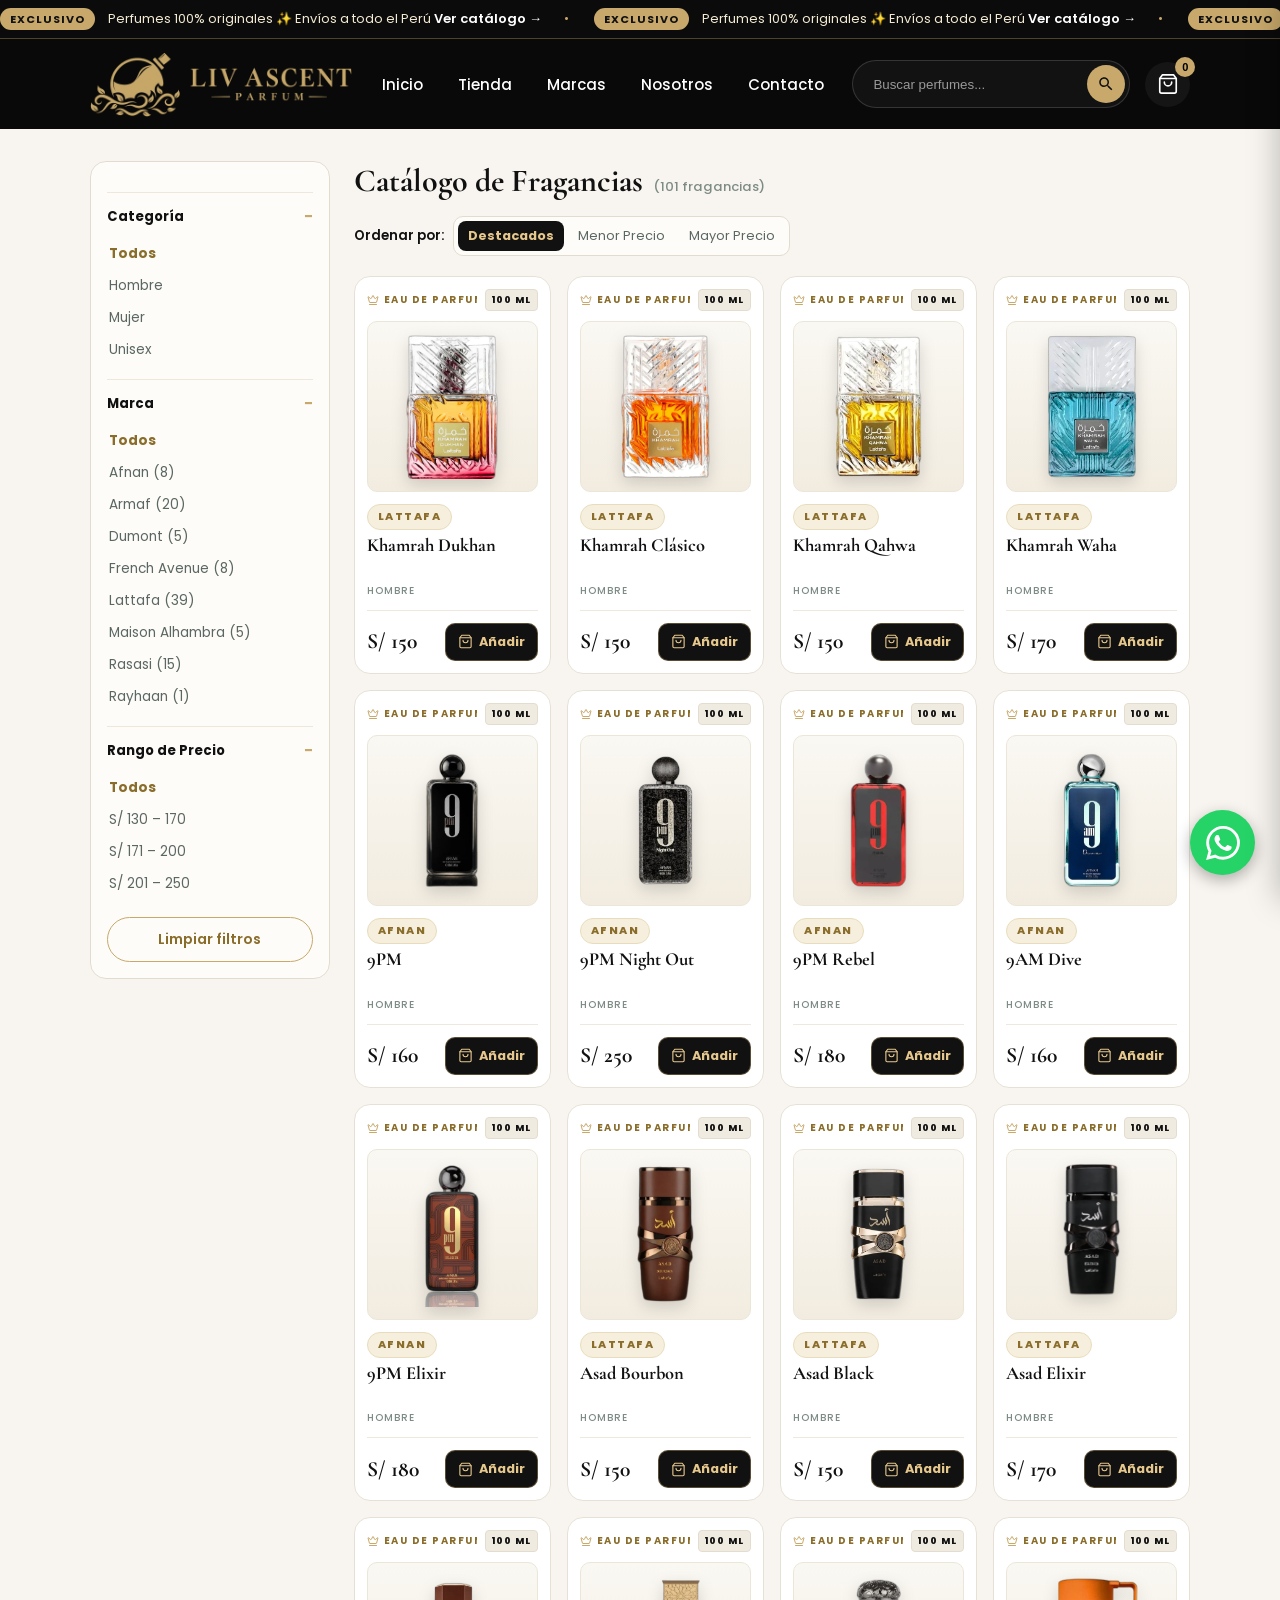
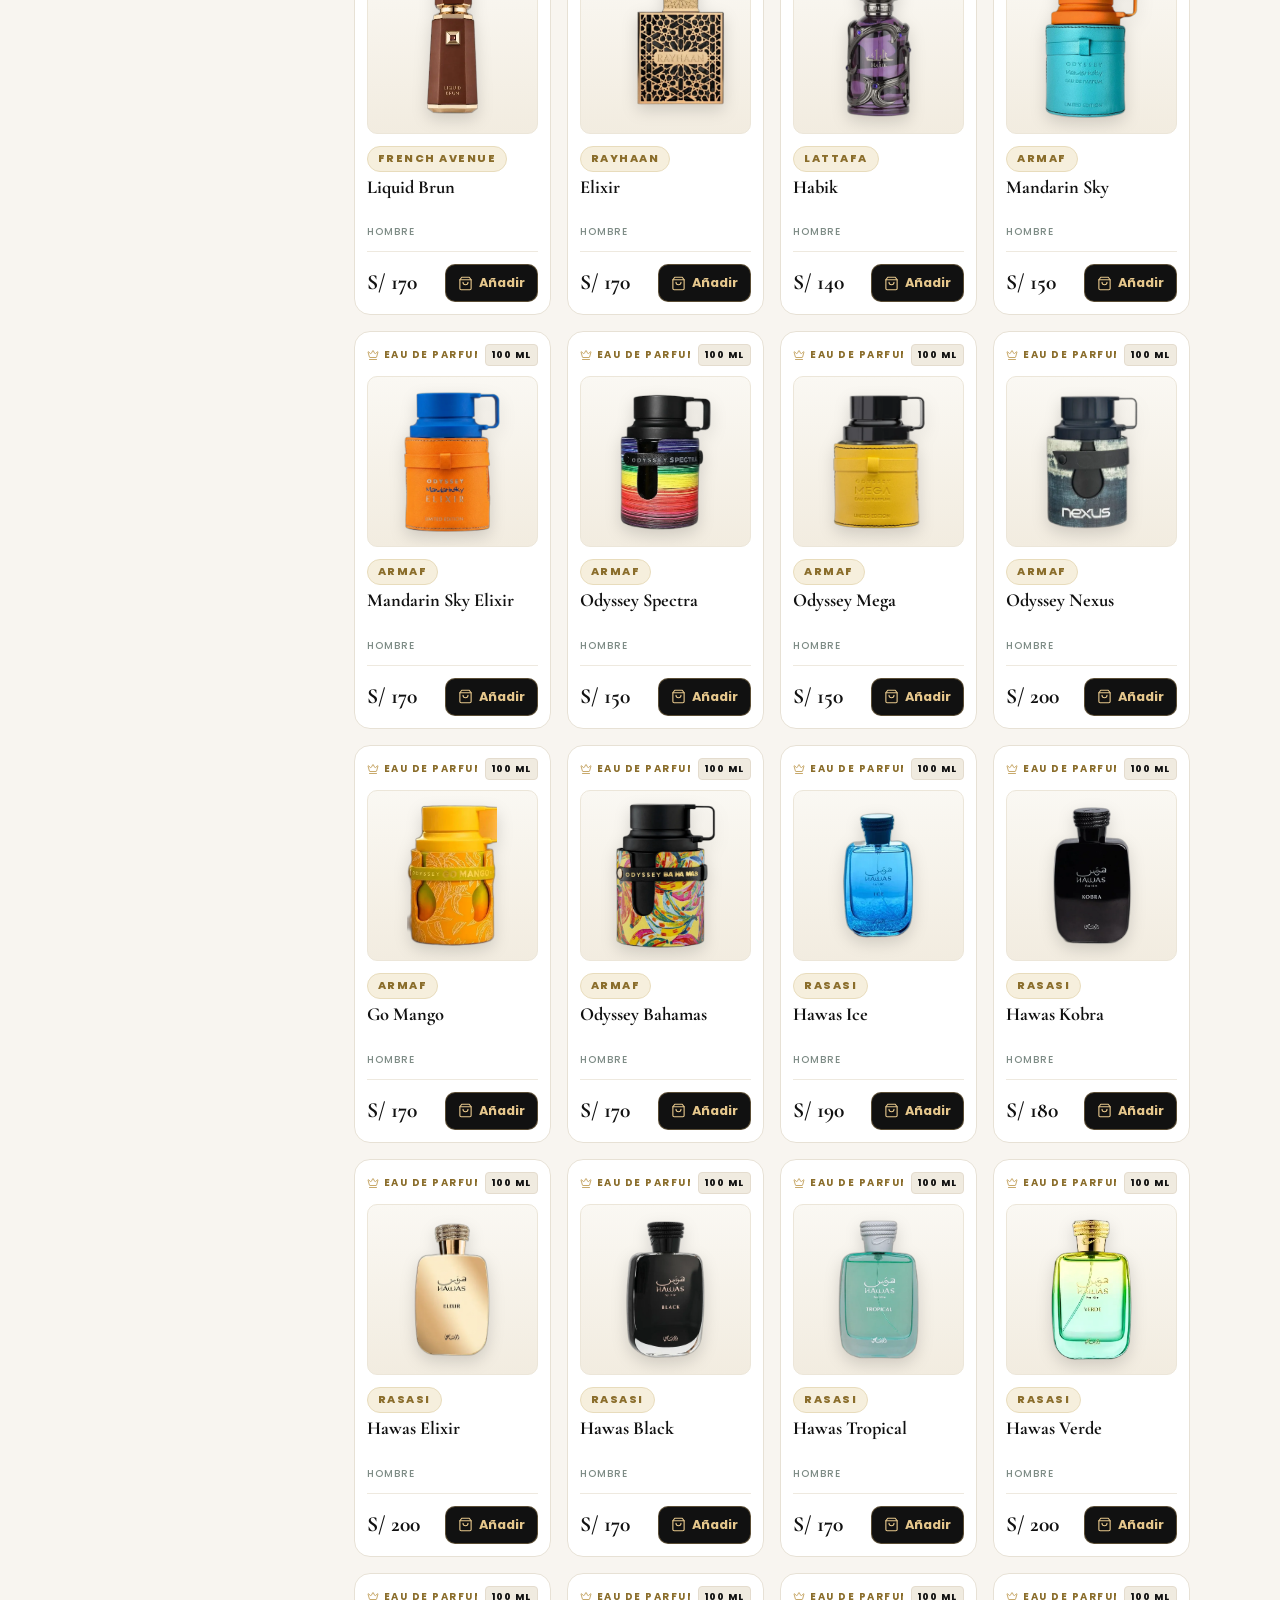
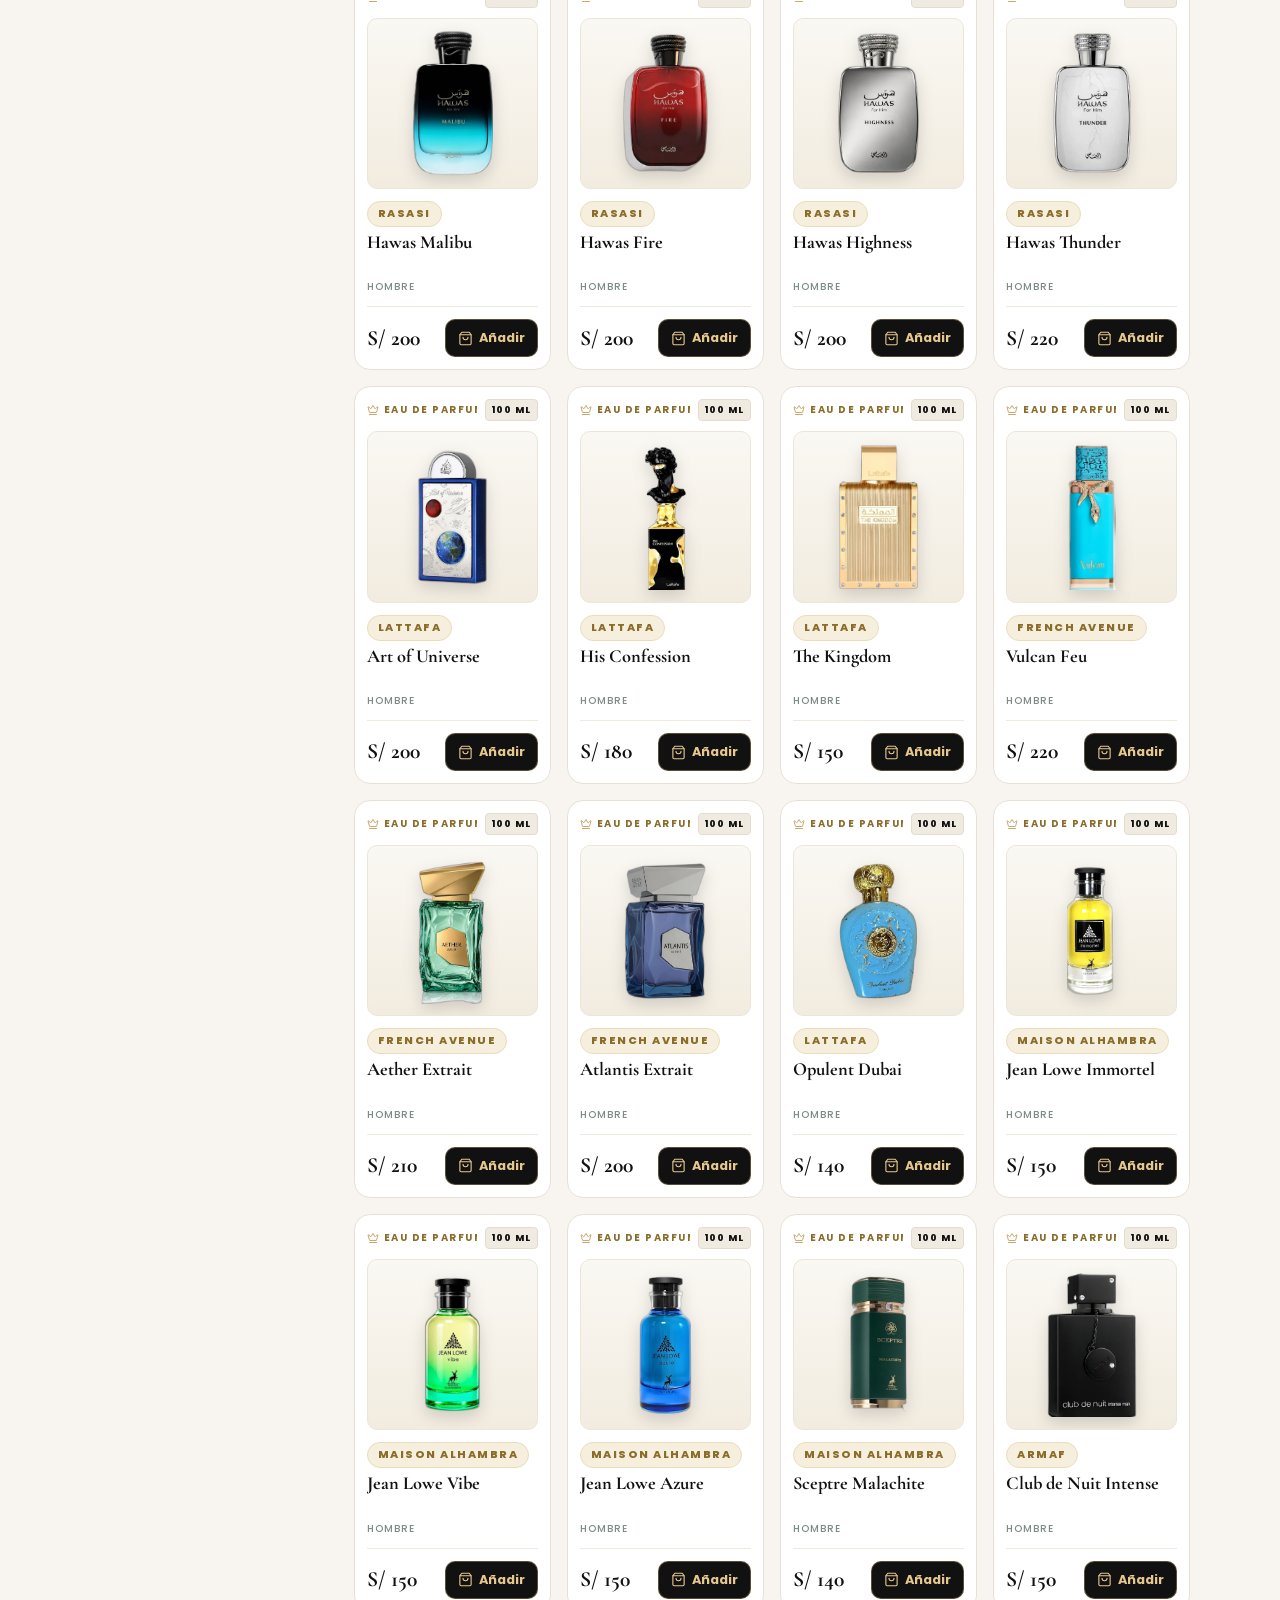
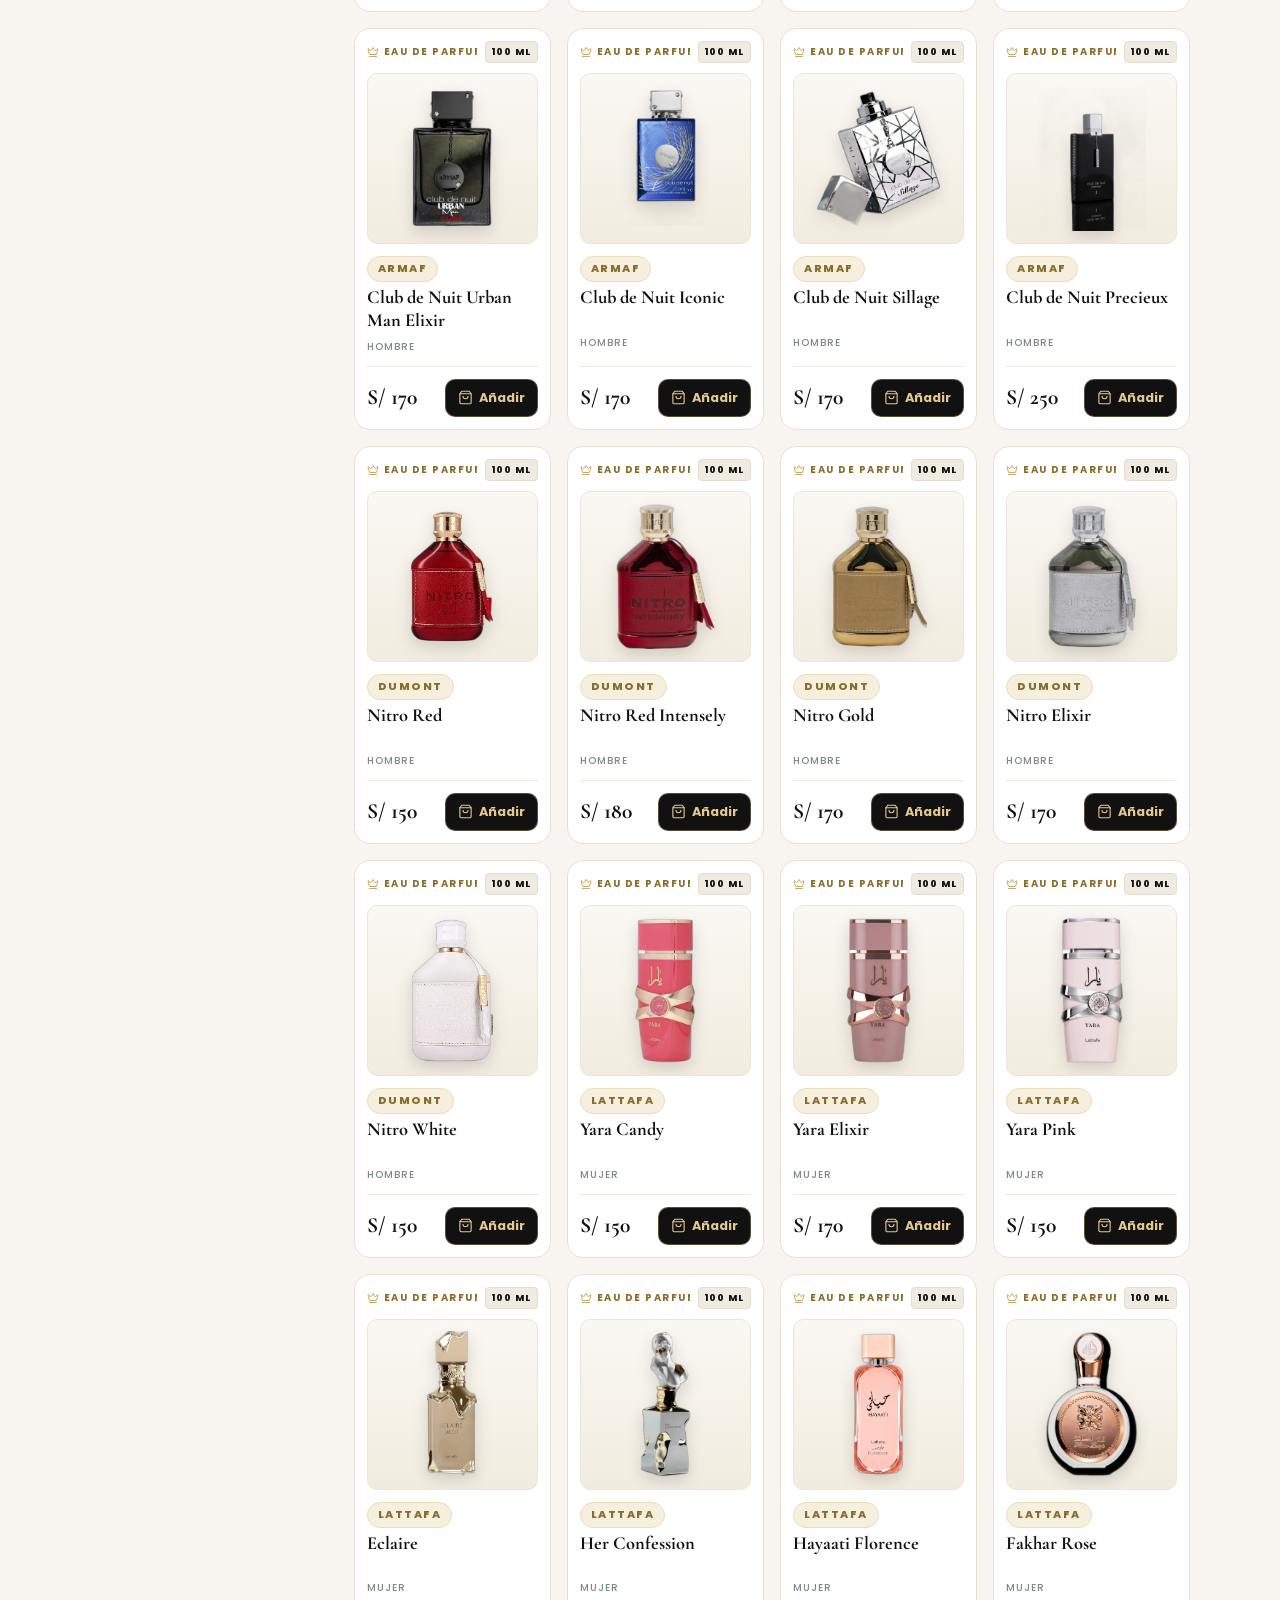
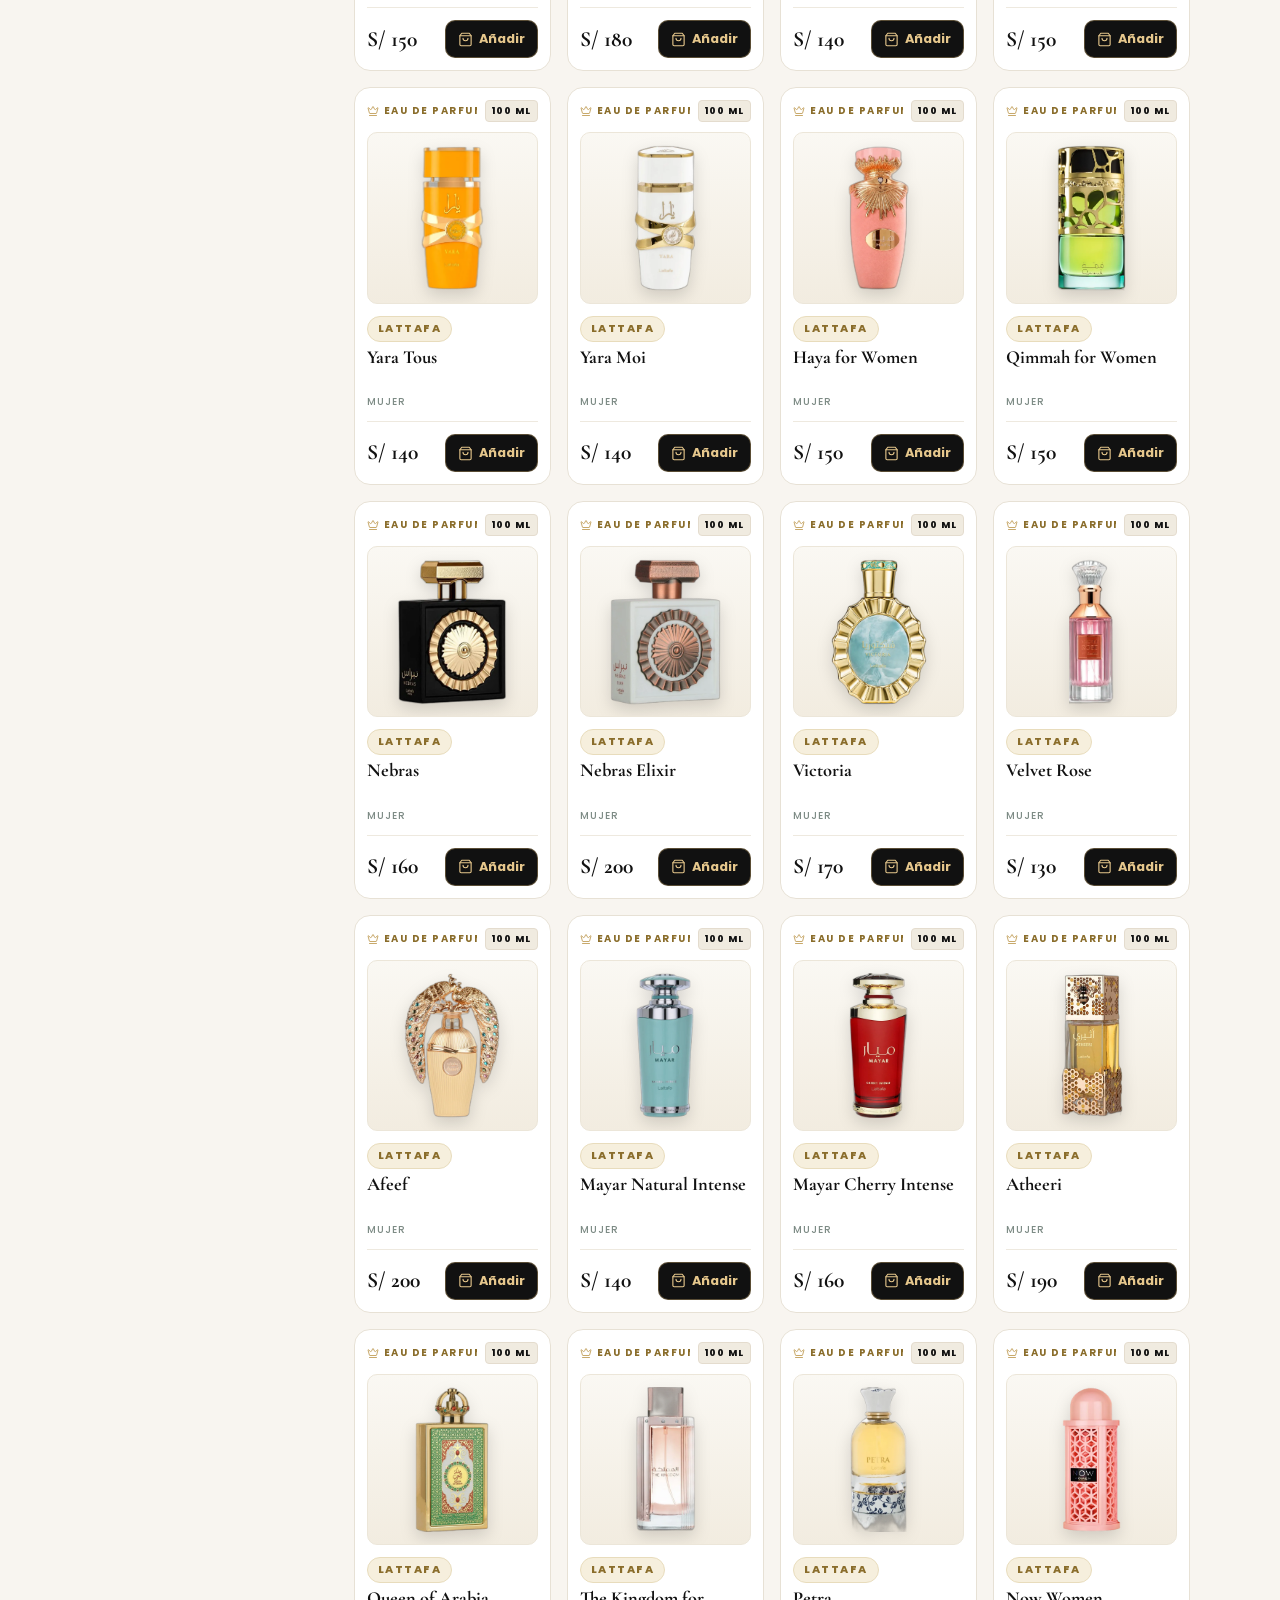
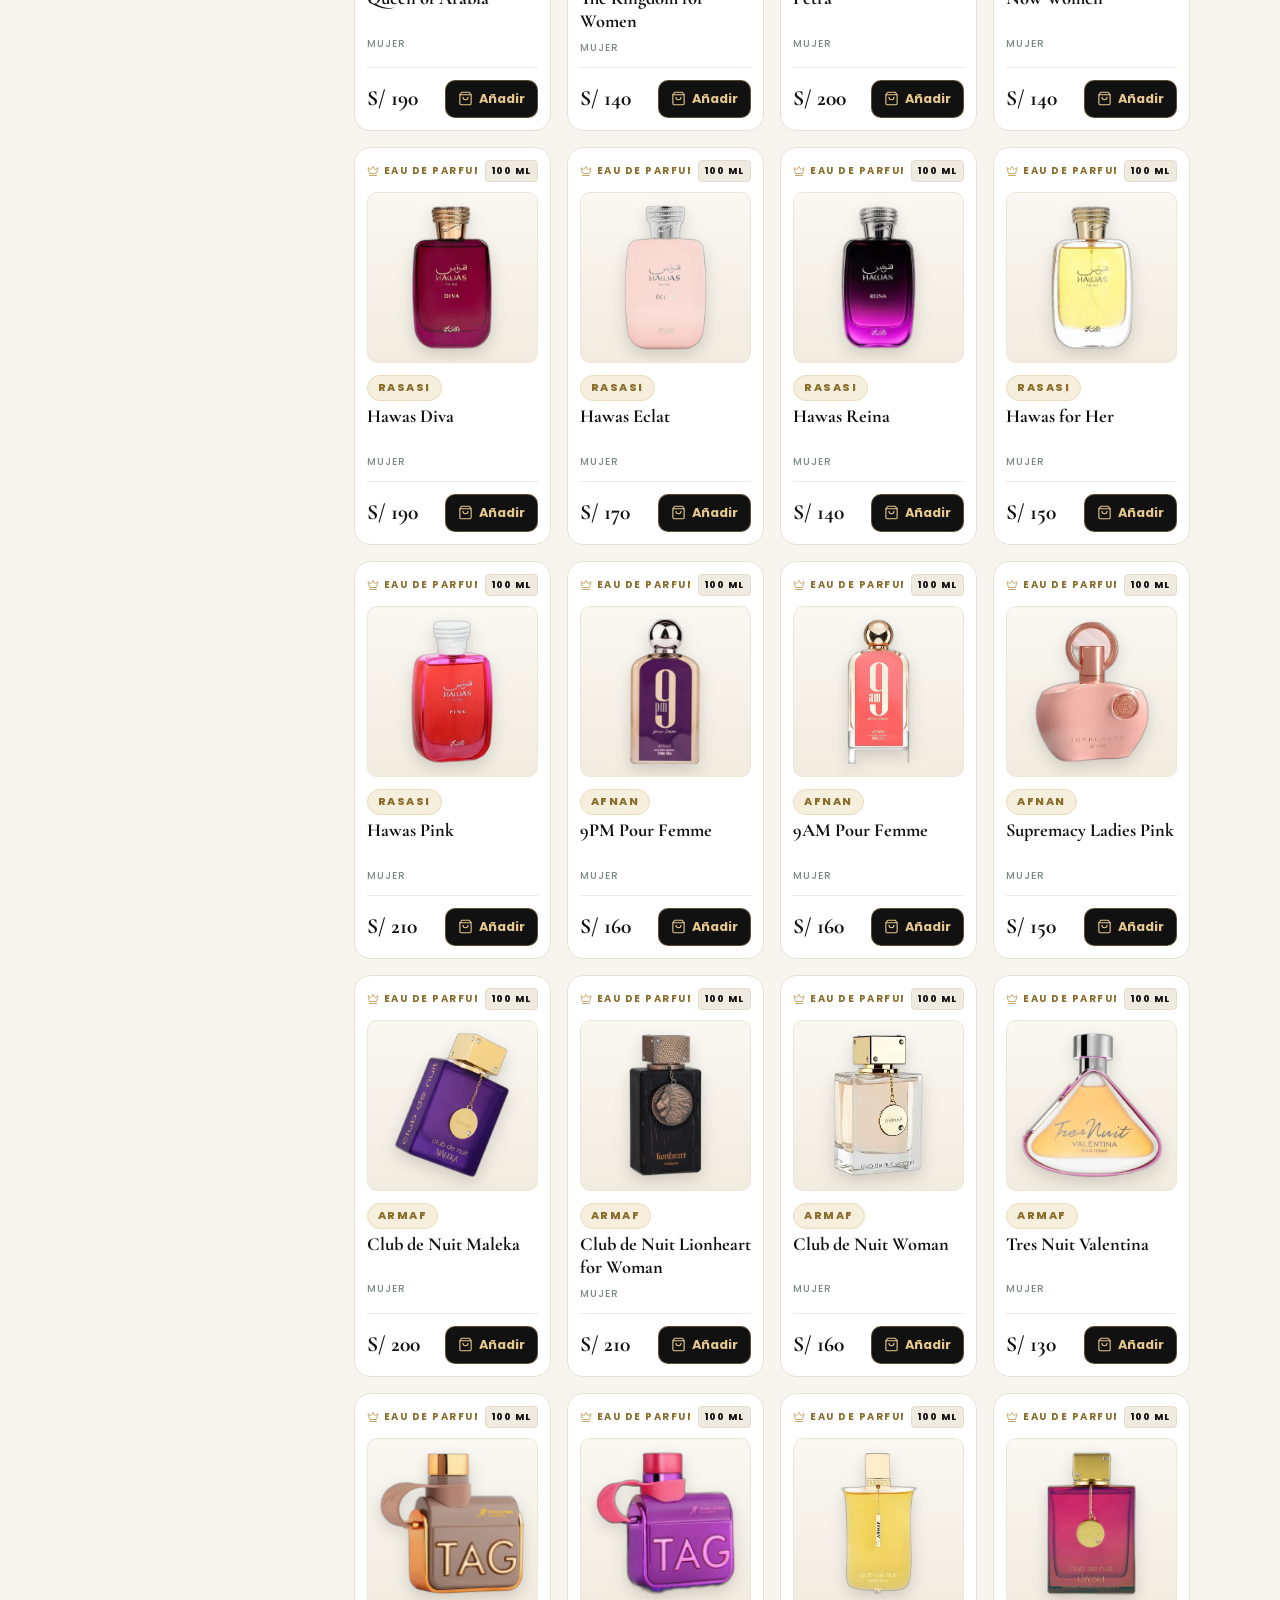
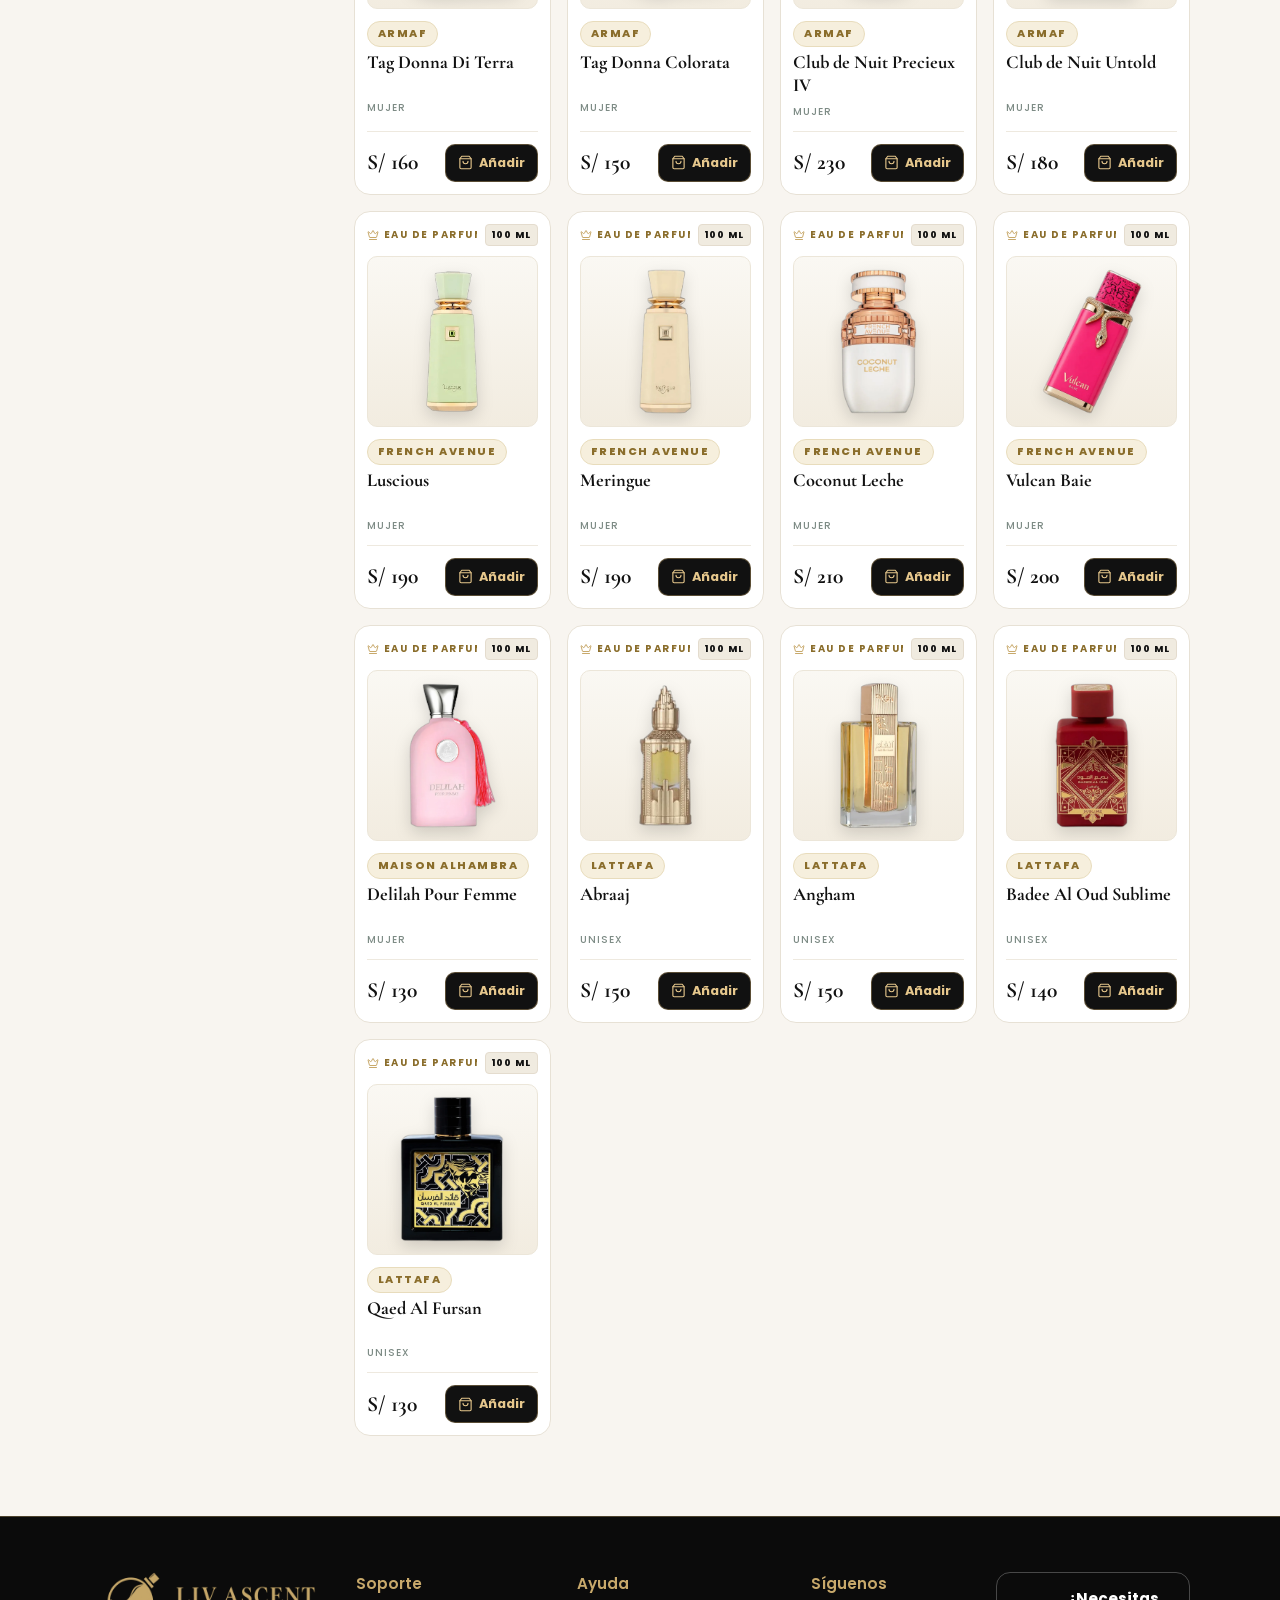
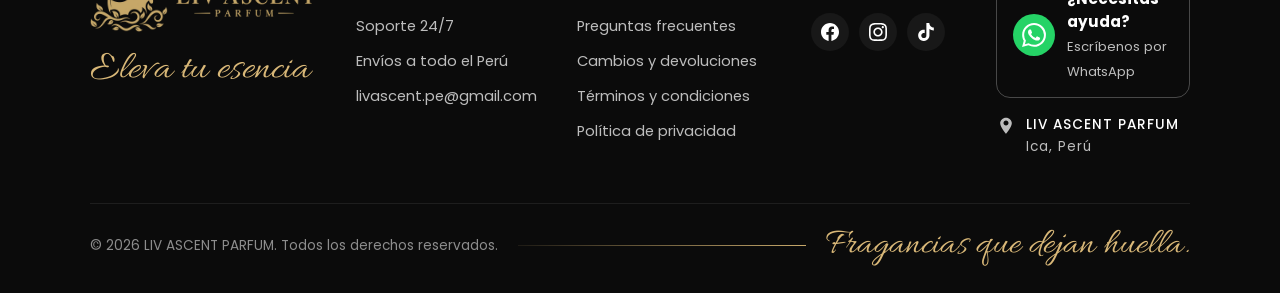
==== catalogo.html @ 1ec008ed "Publish site files from preview-netlify.zip" ====
<!DOCTYPE html>
<html lang="es">

<head>

    <meta charset="UTF-8">
    <meta name="viewport" content="width=device-width, initial-scale=1.0">

    <title>Catálogo — LIV ASCENT PARFUM</title>
    <link rel="icon" type="image/png" href="assets/logo/favicon.png">

    <!-- Fonts -->
    <link href="https://fonts.googleapis.com/css2?family=Cormorant+Garamond:wght@400;500;600;700&family=Allura&family=Great+Vibes&family=Poppins:wght@300;400;500;600&display=swap"
        rel="stylesheet">


    <!-- CSS -->
    <link rel="stylesheet" href="css/style.css">
    <link rel="stylesheet" href="css/header.css">
    <link rel="stylesheet" href="css/carousel.css">
    <link rel="stylesheet" href="css/categories.css">
    <link rel="stylesheet" href="css/products.css">
    <link rel="stylesheet" href="css/reviews.css">
    <link rel="stylesheet" href="css/banners.css">
    <link rel="stylesheet" href="css/footer.css">
    <link rel="stylesheet" href="css/cart.css">
    <link rel="stylesheet" href="css/catalogo.css">

</head>

<body>

<!-- TOP BAR -->

<div class="top-sticky">
<div class="announce-bar">
    <div class="announce-track">
        <span class="announce-item"><span class="announce-pill">EXCLUSIVO</span> Perfumes 100% originales ✨ Envíos a todo el Perú <a href="#catalogo">Ver catálogo →</a><span class="announce-sep">•</span> <span class="announce-pill">EXCLUSIVO</span> Perfumes 100% originales ✨ Envíos a todo el Perú <a href="#catalogo">Ver catálogo →</a><span class="announce-sep">•</span> <span class="announce-pill">EXCLUSIVO</span> Perfumes 100% originales ✨ Envíos a todo el Perú <a href="#catalogo">Ver catálogo →</a><span class="announce-sep">•</span></span>
        <span class="announce-item"><span class="announce-pill">EXCLUSIVO</span> Perfumes 100% originales ✨ Envíos a todo el Perú <a href="#catalogo">Ver catálogo →</a><span class="announce-sep">•</span> <span class="announce-pill">EXCLUSIVO</span> Perfumes 100% originales ✨ Envíos a todo el Perú <a href="#catalogo">Ver catálogo →</a><span class="announce-sep">•</span> <span class="announce-pill">EXCLUSIVO</span> Perfumes 100% originales ✨ Envíos a todo el Perú <a href="#catalogo">Ver catálogo →</a><span class="announce-sep">•</span></span>
    </div>
</div>

<!-- HEADER -->

<header>

    <button class="menu-btn" id="menu-btn" type="button" aria-label="Abrir menú">☰ <span>MENÚ</span></button>

    <div class="logo">

        <a href="./" aria-label="Ir al inicio"><img src="assets/logo/logo-lockup.webp"
             alt="LIV ASCENT PARFUM"></a>

    </div>

    <nav>

        <a href="./">Inicio</a>
        <a href="catalogo">Tienda</a>
        <a href="./#marcas">Marcas</a>
        <a href="nosotros">Nosotros</a>
        <a href="https://wa.me/51936751504" target="_blank" rel="noopener">Contacto</a>

    </nav>

    <div class="header-actions">

    <div class="search-box">

        <input
            type="text"
            placeholder="Buscar perfumes...">
        <button class="search-btn" id="search-btn" type="button" aria-label="Buscar"><svg viewBox="0 0 24 24" aria-hidden="true"><path d="M15.5 14h-.79l-.28-.27C15.41 12.59 16 11.11 16 9.5 16 5.91 13.09 3 9.5 3S3 5.91 3 9.5 5.91 16 9.5 16c1.61 0 3.09-.59 4.23-1.57l.27.28v.79l5 4.99L20.49 19l-4.99-5zm-6 0C7.01 14 5 11.99 5 9.5S7.01 5 9.5 5 14 7.01 14 9.5 11.99 14 9.5 14z"/></svg></button>

    </div>

        <button class="icon-btn cart-btn" id="cart-open-btn" type="button" aria-label="Ver carrito">

            <svg viewBox="0 0 24 24" fill="none" stroke="currentColor" stroke-width="1.8" stroke-linecap="round" stroke-linejoin="round" aria-hidden="true"><path d="M6 2 3 6v14a2 2 0 0 0 2 2h14a2 2 0 0 0 2-2V6l-3-4z"/><line x1="3" y1="6" x2="21" y2="6"/><path d="M16 10a4 4 0 0 1-8 0"/></svg>

            <span id="cart-count">
                0
            </span>

        </button>

    </div>

</header>
</div>



<!-- DRAWER MENÚ MÓVIL -->

<div class="drawer-overlay" id="drawer-overlay"></div>
<aside class="drawer" id="drawer" aria-label="Menú">
    <div class="drawer-head">
        <img src="assets/logo/logo-lockup.webp" alt="Liv Ascent Parfum">
        <button class="drawer-close" id="drawer-close-btn" type="button" aria-label="Cerrar menú">✖</button>
    </div>
    <nav class="drawer-nav">
        <a href="./" onclick="closeDrawer()">Inicio</a>
        <a href="catalogo" onclick="closeDrawer()">Tienda</a>
        <a href="./#marcas" onclick="closeDrawer()">Marcas</a>
        <a href="nosotros" onclick="closeDrawer()">Nosotros</a>
        <a href="https://wa.me/51936751504" target="_blank" rel="noopener" onclick="closeDrawer()">Contacto</a>
    </nav>
    <div class="drawer-section">
        <h4>Ayuda</h4>
        <a href="preguntas-frecuentes">Preguntas frecuentes</a>
        <a href="envios-devoluciones">Cambios y devoluciones</a>
        <a href="terminos-condiciones">Términos y condiciones</a>
        <a href="politica-privacidad">Política de privacidad</a>
    </div>
    <p class="drawer-foot">Liv Ascent Parfum • Ica, Perú</p>
</aside>


<main class="catalog-page" id="catalogo">

<div class="catalog-layout">

<aside class="catalog-sidebar" id="catalog-sidebar" aria-label="Filtros del catálogo">
<div class="sidebar-head">
<span class="sidebar-title">Filtros</span>
<button class="sidebar-close" id="sidebar-close-btn" type="button" aria-label="Cerrar filtros">✖</button>
</div>
<div class="filter-group">
<button class="filter-group-head" type="button"><span>Categoría</span><span class="group-icon">−</span></button>
<div class="filter-options" id="category-options">
<button class="filter-option active" data-value="todos" type="button">Todos</button>
<button class="filter-option" data-value="Hombre" type="button">Hombre</button>
<button class="filter-option" data-value="Mujer" type="button">Mujer</button>
<button class="filter-option" data-value="Unisex" type="button">Unisex</button>
</div>
</div>
<div class="filter-group">
<button class="filter-group-head" type="button"><span>Marca</span><span class="group-icon">−</span></button>
<div class="filter-options" id="brand-options"></div>
</div>
<div class="filter-group">
<button class="filter-group-head" type="button"><span>Rango de Precio</span><span class="group-icon">−</span></button>
<div class="filter-options" id="price-options">
<button class="filter-option active" data-value="todos" type="button">Todos</button>
<button class="filter-option" data-value="130-170" type="button">S/ 130 – 170</button>
<button class="filter-option" data-value="171-200" type="button">S/ 171 – 200</button>
<button class="filter-option" data-value="201-250" type="button">S/ 201 – 250</button>
</div>
</div>
<button class="clear-filters" id="clear-filters" type="button">Limpiar filtros</button>
</aside>
<div class="catalog-sidebar-overlay" id="catalog-sidebar-overlay"></div>

<div class="catalog-main">

<div class="catalog-title-row">
<div class="catalog-title">
<h1>Catálogo de Fragancias</h1>
<span class="catalog-title-count" id="catalog-count">(55 fragancias)</span>
</div>
<div class="catalog-sort">
<span>Ordenar por:</span>
<div class="sort-segmented" id="sort-segmented">
<button class="sort-btn active" data-sort="destacados" type="button">Destacados</button>
<button class="sort-btn" data-sort="precio-asc" type="button">Menor Precio</button>
<button class="sort-btn" data-sort="precio-desc" type="button">Mayor Precio</button>
</div>
<div class="sort-dropdown" id="sort-dropdown">
<button class="sort-dropdown-btn" id="sort-dropdown-btn" type="button" aria-haspopup="true" aria-expanded="false">
<svg class="sort-burger" viewBox="0 0 24 24" fill="none" stroke="currentColor" stroke-width="2" stroke-linecap="round" aria-hidden="true"><line x1="3" y1="6" x2="21" y2="6"/><line x1="3" y1="12" x2="21" y2="12"/><line x1="3" y1="18" x2="21" y2="18"/></svg>
<span>Ordenar: <strong id="sort-dropdown-label">Destacados</strong></span>
<svg class="sort-chevron" viewBox="0 0 24 24" fill="none" stroke="currentColor" stroke-width="2" stroke-linecap="round" stroke-linejoin="round" aria-hidden="true"><polyline points="6 9 12 15 18 9"/></svg>
</button>
<div class="sort-dropdown-menu" id="sort-dropdown-menu">
<button class="sort-dropdown-option active" data-sort="destacados" type="button">Destacados</button>
<button class="sort-dropdown-option" data-sort="precio-asc" type="button">Menor Precio</button>
<button class="sort-dropdown-option" data-sort="precio-desc" type="button">Mayor Precio</button>
</div>
</div>
</div>
</div>

<button class="catalog-filters-btn" id="catalog-filters-btn" type="button"><svg viewBox="0 0 24 24" fill="currentColor" aria-hidden="true"><polygon points="22 3 2 3 10 12.46 10 19 14 21 14 12.46 22 3"/></svg> Filtros</button>

<div class="catalog-grid" id="catalog-grid"></div>

<div class="catalog-empty" id="catalog-empty" hidden>
<p class="catalog-empty-title">No encontramos perfumes con esos filtros.</p>
<p class="catalog-empty-sub">Prueba con otra marca, categoría o precio.</p>
<button class="catalog-empty-btn" type="button" id="catalog-empty-btn">Ver todos los perfumes</button>
</div>

</div>

</div>

</main>

<!-- FOOTER -->

<footer>

<div class="footer-container">

    <div class="footer-brand">
        <img class="footer-logo-img" src="assets/logo/logo-lockup.webp" alt="Liv Ascent Parfum">
        <p class="slogan">Eleva tu esencia</p>
    </div>

    <div class="footer-column">
        <h3>Soporte</h3>
        <ul class="footer-links">
            <li><a href="https://wa.me/51936751504" target="_blank" rel="noopener">Soporte 24/7</a></li>
            <li><a href="envios-devoluciones">Envíos a todo el Perú</a></li>
            <li><a href="mailto:livascent.pe@gmail.com">livascent.pe@gmail.com</a></li>
        </ul>
    </div>

    <div class="footer-column">
        <h3>Ayuda</h3>
        <ul class="footer-links">
            <li><a href="preguntas-frecuentes">Preguntas frecuentes</a></li>
            <li><a href="envios-devoluciones">Cambios y devoluciones</a></li>
            <li><a href="terminos-condiciones">Términos y condiciones</a></li>
            <li><a href="politica-privacidad">Política de privacidad</a></li>
        </ul>
    </div>

    <div class="footer-column">
        <h3>Síguenos</h3>
        <div class="social-links">
            <a href="https://www.facebook.com/profile.php?id=61596367331043" target="_blank" rel="noopener" aria-label="Facebook"><svg viewBox="0 0 24 24" aria-hidden="true"><path d="M24 12.073c0-6.627-5.373-12-12-12s-12 5.373-12 12c0 5.99 4.388 10.954 10.125 11.854v-8.385H7.078v-3.47h3.047V9.43c0-3.007 1.792-4.669 4.533-4.669 1.312 0 2.686.235 2.686.235v2.953H15.83c-1.491 0-1.956.925-1.956 1.874v2.25h3.328l-.532 3.47h-2.796v8.385C19.612 23.027 24 18.062 24 12.073z"/></svg></a>
            <a href="https://www.instagram.com/livascent.pe/" target="_blank" rel="noopener" aria-label="Instagram"><svg viewBox="0 0 24 24" aria-hidden="true"><path d="M12 2.163c3.204 0 3.584.012 4.85.07 3.252.148 4.771 1.691 4.919 4.919.058 1.265.069 1.645.069 4.849 0 3.205-.012 3.584-.069 4.849-.149 3.225-1.664 4.771-4.919 4.919-1.266.058-1.644.07-4.85.07-3.204 0-3.584-.012-4.849-.07-3.26-.149-4.771-1.699-4.919-4.92-.058-1.265-.07-1.644-.07-4.849 0-3.204.013-3.583.07-4.849.149-3.227 1.664-4.771 4.919-4.919 1.266-.057 1.645-.069 4.849-.069zm0-2.163c-3.259 0-3.667.014-4.947.072-4.358.2-6.78 2.618-6.98 6.98-.059 1.281-.073 1.689-.073 4.948 0 3.259.014 3.668.072 4.948.2 4.358 2.618 6.78 6.98 6.98 1.281.058 1.689.072 4.948.072 3.259 0 3.668-.014 4.948-.072 4.354-.2 6.782-2.618 6.979-6.98.059-1.28.073-1.689.073-4.948 0-3.259-.014-3.667-.072-4.947-.196-4.354-2.617-6.78-6.979-6.98-1.281-.059-1.69-.073-4.949-.073zm0 5.838c-3.403 0-6.162 2.759-6.162 6.162s2.759 6.163 6.162 6.163 6.162-2.759 6.162-6.163c0-3.403-2.759-6.162-6.162-6.162zm0 10.162c-2.209 0-4-1.79-4-4 0-2.209 1.791-4 4-4s4 1.791 4 4c0 2.21-1.791 4-4 4zm6.406-11.845c-.796 0-1.441.645-1.441 1.44s.645 1.44 1.441 1.44c.795 0 1.439-.645 1.439-1.44s-.644-1.44-1.439-1.44z"/></svg></a>
            <a href="https://www.tiktok.com/@livascent.pe" target="_blank" rel="noopener" aria-label="TikTok"><svg viewBox="0 0 24 24" aria-hidden="true"><path d="M12.525.02c1.31-.02 2.61-.01 3.91-.02.08 1.53.63 3.09 1.75 4.17 1.12 1.11 2.7 1.62 4.24 1.79v4.03c-1.44-.05-2.89-.35-4.2-.97-.57-.26-1.1-.59-1.62-.93-.01 2.92.01 5.84-.02 8.75-.08 1.4-.54 2.79-1.35 3.94-1.31 1.92-3.58 3.17-5.91 3.21-1.43.08-2.86-.31-4.08-1.03-2.02-1.19-3.44-3.37-3.65-5.71-.02-.5-.03-1-.01-1.49.18-1.9 1.12-3.72 2.58-4.96 1.66-1.44 3.98-2.13 6.15-1.72.02 1.48-.04 2.96-.04 4.44-.99-.32-2.15-.23-3.02.37-.63.41-1.11 1.04-1.36 1.75-.21.51-.15 1.07-.14 1.61.24 1.64 1.82 3.02 3.5 2.87 1.12-.01 2.19-.66 2.77-1.61.19-.33.4-.67.41-1.06.1-1.79.06-3.57.07-5.36.01-4.03-.01-8.05.02-12.07z"/></svg></a>
        </div>
    </div>

    <div class="footer-help">
        <a class="footer-help-card" href="https://wa.me/51936751504?text=Hola%20Liv%20Ascent%20Parfum%2C%20necesito%20ayuda" target="_blank" rel="noopener">
            <span class="footer-help-icon"><svg viewBox="0 0 24 24" aria-hidden="true"><path d="M17.472 14.382c-.297-.149-1.758-.867-2.03-.967-.273-.099-.471-.148-.67.15-.197.297-.767.966-.94 1.164-.173.199-.347.223-.644.075-.297-.15-1.255-.463-2.39-1.475-.883-.788-1.48-1.761-1.653-2.059-.173-.297-.018-.458.13-.606.134-.133.298-.347.446-.52.149-.174.198-.298.298-.497.099-.198.05-.371-.025-.52-.075-.149-.669-1.612-.916-2.207-.242-.579-.487-.5-.669-.51-.173-.008-.371-.01-.57-.01-.198 0-.52.074-.792.372-.272.297-1.04 1.016-1.04 2.479 0 1.462 1.065 2.875 1.213 3.074.149.198 2.096 3.2 5.077 4.487.709.306 1.262.489 1.694.625.712.227 1.36.195 1.871.118.571-.085 1.758-.719 2.006-1.413.248-.694.248-1.289.173-1.413-.074-.124-.272-.198-.57-.347m-5.421 7.403h-.004a9.87 9.87 0 01-5.031-1.378l-.361-.214-3.741.982.998-3.648-.235-.374a9.86 9.86 0 01-1.51-5.26c.001-5.45 4.436-9.884 9.888-9.884 2.64 0 5.122 1.03 6.988 2.898a9.825 9.825 0 012.893 6.994c-.003 5.45-4.437 9.884-9.885 9.884m8.413-18.297A11.815 11.815 0 0012.05 0C5.495 0 .16 5.335.157 11.892c0 2.096.547 4.142 1.588 5.945L.057 24l6.305-1.654a11.882 11.882 0 005.683 1.448h.005c6.554 0 11.89-5.335 11.893-11.893a11.821 11.821 0 00-3.48-8.413z"/></svg></span>
            <span>
                <strong>¿Necesitas ayuda?</strong>
                <small>Escríbenos por WhatsApp</small>
            </span>
        </a>
        <p class="footer-peru"><svg viewBox="0 0 24 24" aria-hidden="true"><path d="M12 2C8.13 2 5 5.13 5 8.5c0 5.25 7 13 7 13s7-7.75 7-13C19 5.13 15.87 2 12 2zm0 9.5c-1.66 0-3-1.34-3-3s1.34-3 3-3 3 1.34 3 3-1.34 3-3 3z"/></svg><span><strong>LIV ASCENT PARFUM</strong><br>Ica, Perú</span></p>
    </div>

</div>

<div class="footer-bottom">
    <span>© 2026 LIV ASCENT PARFUM. Todos los derechos reservados.</span>
    <span class="footer-gold-line"></span>
    <span class="footer-tagline">Fragancias que dejan huella.</span>
</div>

</footer>



<!-- WHATSAPP FLOTANTE -->
<a class="whatsapp" href="https://wa.me/51936751504?text=Hola%20Liv%20Ascent%20Parfum%2C%20quiero%20pedir%20un%20perfume" target="_blank" rel="noopener" aria-label="WhatsApp"><svg viewBox="0 0 24 24" aria-hidden="true"><path d="M17.472 14.382c-.297-.149-1.758-.867-2.03-.967-.273-.099-.471-.148-.67.15-.197.297-.767.966-.94 1.164-.173.199-.347.223-.644.075-.297-.15-1.255-.463-2.39-1.475-.883-.788-1.48-1.761-1.653-2.059-.173-.297-.018-.458.13-.606.134-.133.298-.347.446-.52.149-.174.198-.298.298-.497.099-.198.05-.371-.025-.52-.075-.149-.669-1.612-.916-2.207-.242-.579-.487-.5-.669-.51-.173-.008-.371-.01-.57-.01-.198 0-.52.074-.792.372-.272.297-1.04 1.016-1.04 2.479 0 1.462 1.065 2.875 1.213 3.074.149.198 2.096 3.2 5.077 4.487.709.306 1.262.489 1.694.625.712.227 1.36.195 1.871.118.571-.085 1.758-.719 2.006-1.413.248-.694.248-1.289.173-1.413-.074-.124-.272-.198-.57-.347m-5.421 7.403h-.004a9.87 9.87 0 01-5.031-1.378l-.361-.214-3.741.982.998-3.648-.235-.374a9.86 9.86 0 01-1.51-5.26c.001-5.45 4.436-9.884 9.888-9.884 2.64 0 5.122 1.03 6.988 2.898a9.825 9.825 0 012.893 6.994c-.003 5.45-4.437 9.884-9.885 9.884m8.413-18.297A11.815 11.815 0 0012.05 0C5.495 0 .16 5.335.157 11.892c0 2.096.547 4.142 1.588 5.945L.057 24l6.305-1.654a11.882 11.882 0 005.683 1.448h.005c6.554 0 11.89-5.335 11.893-11.893a11.821 11.821 0 00-3.48-8.413z"/></svg></a>


<!-- CARRITO -->
<div class="cart-overlay" id="cart-overlay"></div>
<aside class="cart-drawer" id="cart-drawer" aria-label="Carrito de compras">
    <div class="cart-header">
        <div class="cart-title-wrap">
            <span class="cart-logo"><svg viewBox="0 0 24 24" fill="none" stroke="currentColor" stroke-width="1.8" stroke-linecap="round" stroke-linejoin="round" aria-hidden="true"><path d="M6 2 3 6v14a2 2 0 0 0 2 2h14a2 2 0 0 0 2-2V6l-3-4z"/><line x1="3" y1="6" x2="21" y2="6"/><path d="M16 10a4 4 0 0 1-8 0"/></svg></span>
            <div>
                <h3>BOLSA DE FRAGANCIAS</h3>
                <p class="cart-subtitle">Liv Ascent Parfum Oficial</p>
            </div>
        </div>
        <div class="cart-header-right">
            <button class="cart-close" id="cart-close-btn" type="button" aria-label="Cerrar carrito">✖</button>
        </div>
    </div>
    <div class="cart-count-bar"><svg class="count-bag" viewBox="0 0 24 24" fill="none" stroke="currentColor" stroke-width="1.8" stroke-linecap="round" stroke-linejoin="round" aria-hidden="true"><path d="M6 2 3 6v14a2 2 0 0 0 2 2h14a2 2 0 0 0 2-2V6l-3-4z"/><line x1="3" y1="6" x2="21" y2="6"/><path d="M16 10a4 4 0 0 1-8 0"/></svg> Tienes <span class="cart-count-badge" id="cart-count-badge">0 frascos</span> en tu bolsa</div>
    <div id="cart-items"></div>
    <div class="cart-footer" id="cart-footer">
        <div class="cart-totals">
            <div class="totals-row"><span>Subtotal neto</span><span id="cart-subtotal">S/ 0.00</span></div>
            <div class="totals-row"><span>IGV (18%)</span><span id="cart-igv">S/ 0.00</span></div>
            <div class="totals-row total-row"><span>Total estimado</span><span id="cart-total">S/ 0.00</span></div>
        </div>
        <button class="buy-now-btn" id="buy-now-btn" type="button" onclick="buyNow()">Comprar ya</button>
        <button class="advisor-btn" id="advisor-btn" type="button" onclick="buyWithAdvisor()"><svg viewBox="0 0 24 24" aria-hidden="true"><path d="M17.472 14.382c-.297-.149-1.758-.867-2.03-.967-.273-.099-.471-.148-.67.15-.197.297-.767.966-.94 1.164-.173.199-.347.223-.644.075-.297-.15-1.255-.463-2.39-1.475-.883-.788-1.48-1.761-1.653-2.059-.173-.297-.018-.458.13-.606.134-.133.298-.347.446-.52.149-.174.198-.298.298-.497.099-.198.05-.371-.025-.52-.075-.149-.669-1.612-.916-2.207-.242-.579-.487-.5-.669-.51-.173-.008-.371-.01-.57-.01-.198 0-.52.074-.792.372-.272.297-1.04 1.016-1.04 2.479 0 1.462 1.065 2.875 1.213 3.074.149.198 2.096 3.2 5.077 4.487.709.306 1.262.489 1.694.625.712.227 1.36.195 1.871.118.571-.085 1.758-.719 2.006-1.413.248-.694.248-1.289.173-1.413-.074-.124-.272-.198-.57-.347m-5.421 7.403h-.004a9.87 9.87 0 01-5.031-1.378l-.361-.214-3.741.982.998-3.648-.235-.374a9.86 9.86 0 01-1.51-5.26c.001-5.45 4.436-9.884 9.888-9.884 2.64 0 5.122 1.03 6.988 2.898a9.825 9.825 0 012.893 6.994c-.003 5.45-4.437 9.884-9.885 9.884m8.413-18.297A11.815 11.815 0 0012.05 0C5.495 0 .16 5.335.157 11.892c0 2.096.547 4.142 1.588 5.945L.057 24l6.305-1.654a11.882 11.882 0 005.683 1.448h.005c6.554 0 11.89-5.335 11.893-11.893a11.821 11.821 0 00-3.48-8.413z"/></svg> Comprar con asesor</button>
        <p class="cart-note">🛡️ 100% Perfumes Originales • Batch Code Verificable.</p>
    </div>
</aside>

<!-- Scripts -->

<script src="js/cart.js"></script>
<script src="js/catalogo.js"></script>
<script src="js/mobile-menu.js"></script>

</body>

</html>
---- css/style.css ----
*{margin:0;padding:0;box-sizing:border-box}html{scroll-behavior:smooth;overflow-x:hidden;overflow-x:clip}body{font-family:Poppins,sans-serif;background:#f8f5f0;color:#222;overflow-x:hidden;overflow-x:clip}:root{--gold:#c8a96b;--gold-light:#e6c78c;--black:#0b0b0b;--dark:#111111;--white:#ffffff;--gray:#f3f3f3;--gray-dark:#666666;--transition:all .3s ease;--shadow:0 10px 25px rgba(0,0,0,.10)}.container{width:90%;max-width:1400px;margin:auto}section{padding:80px 0}h1,h2,h3,h4{font-family:'Cormorant Garamond',serif}h1{font-size:5rem;font-weight:700}h2{font-size:3rem;text-align:center;margin-bottom:40px}h3{font-size:2rem}p{line-height:1.8}.btn-gold{display:inline-flex;align-items:center;justify-content:center;padding:15px 35px;background:var(--gold);color:var(--black);text-decoration:none;border-radius:8px;font-weight:600;cursor:pointer;transition:var(--transition)}.btn-gold:hover{background:var(--gold-light);transform:translateY(-3px)}.btn-gold:active{transform:scale(.97)}.btn-dark{display:inline-flex;align-items:center;justify-content:center;padding:15px 35px;background:var(--black);color:#fff;text-decoration:none;border-radius:8px;transition:var(--transition)}.btn-dark:hover{background:#222}.card{background:#fff;border-radius:18px;overflow:hidden;box-shadow:var(--shadow);transition:var(--transition)}.card:hover{transform:translateY(-8px)}img{max-width:100%;display:block}.icon-btn{border:none;background:0 0;cursor:pointer;transition:.3s}.icon-btn:hover{transform:scale(1.1)}.badge{background:var(--gold);color:#000;padding:5px 12px;border-radius:30px;font-size:.8rem;font-weight:600}.section-title{text-align:center;margin-bottom:50px}.section-title h2{color:#111}.section-title p{color:#777}.whatsapp{position:fixed;right:25px;bottom:25px;width:65px;height:65px;border-radius:50%;background:#25d366;color:#fff;display:flex;align-items:center;justify-content:center;text-decoration:none;font-size:30px;z-index:999;box-shadow:0 5px 15px rgba(0,0,0,.3)}::-webkit-scrollbar{width:10px}::-webkit-scrollbar-track{background:#111}::-webkit-scrollbar-thumb{background:var(--gold);border-radius:50px}@media(max-width:992px){h1{font-size:3.5rem}}@media(max-width:768px){h1{font-size:2.8rem}h2{font-size:2.3rem}}@media(max-width:576px){h1{font-size:2.2rem}h2{font-size:1.8rem}}.whatsapp svg{width:34px;height:34px;fill:#fff}
---- css/header.css ----
.announce-bar{background:#0b0b0b;color:#f3ead3;font-size:13px;overflow:hidden;white-space:nowrap;border-bottom:1px solid rgba(200,169,107,.35)}.announce-track{display:flex;width:max-content;animation:announce-scroll 28s linear infinite}.announce-item{padding:9px 0}.announce-pill{background:#c8a96b;color:#111;font-weight:700;font-size:11px;letter-spacing:1px;padding:3px 10px;border-radius:20px;margin-right:10px}.announce-bar a{color:#fff;font-weight:600;text-decoration:none}.announce-bar a:hover{color:#c8a96b}.announce-sep{margin:0 22px;color:#c8a96b}@keyframes announce-scroll{from{transform:translateX(0)}to{transform:translateX(-50%)}}.top-sticky{position:sticky;top:0;z-index:1000}.menu-btn{display:none}.search-btn{display:flex;align-items:center;justify-content:center;flex:none;width:38px;height:38px;margin:4px;border:none;border-radius:50%;background:var(--gold);cursor:pointer}.search-btn svg{width:18px;height:18px;fill:#111;display:block}header{position:sticky;top:0;z-index:1000;background:#090909;height:90px;padding:0 7%;display:flex;align-items:center;justify-content:space-between}.logo{display:flex;align-items:center}.logo a{display:flex}.logo img{height:65px;width:auto;cursor:pointer;transition:.3s}.logo img:hover{transform:scale(1.05)}nav{display:flex;gap:35px}nav a{color:#fff;text-decoration:none;font-size:15px;font-weight:500;position:relative;transition:.3s}nav a:hover{color:var(--gold)}nav a::after{content:"";position:absolute;left:0;bottom:-8px;width:0;height:2px;background:var(--gold);transition:.3s}nav a:hover::after{width:100%}.header-actions{display:flex;align-items:center;gap:15px}.search-box{position:relative;display:flex;align-items:center;background:#121212;border:1px solid rgba(255,255,255,.15);border-radius:30px;overflow:hidden}.search-box input{flex:1;width:230px;height:46px;border:none;background:0 0;color:#fff;padding:0 10px 0 20px;outline:0}.search-box:focus-within{border-color:var(--gold);box-shadow:0 0 0 3px rgba(200,169,107,.2)}.search-box input::placeholder{color:#999}.icon-btn{width:45px;height:45px;border-radius:50%;border:none;cursor:pointer;background:#151515;color:#fff;font-size:18px;transition:.3s;display:flex;align-items:center;justify-content:center}.icon-btn:hover{background:var(--gold);color:#000}.cart-btn{position:relative}.cart-btn svg{width:22px;height:22px;display:block}#cart-count{position:absolute;top:-5px;right:-5px;width:20px;height:20px;border-radius:50%;background:var(--gold);color:#000;font-size:11px;font-weight:700;display:flex;align-items:center;justify-content:center}.menu-toggle{display:none;flex-direction:column;gap:5px;cursor:pointer}.menu-toggle span{width:28px;height:3px;background:#fff;border-radius:2px}.drawer-overlay{position:fixed;inset:0;background:rgba(0,0,0,.55);opacity:0;pointer-events:none;transition:.3s;z-index:2002;overscroll-behavior:contain}.drawer-overlay.open{opacity:1;pointer-events:auto}.drawer{position:fixed;top:0;left:0;width:min(340px,85vw);height:100%;height:100dvh;background:#111;color:#fff;z-index:2003;transform:translateX(-105%);transition:transform .35s ease;display:flex;flex-direction:column;padding:20px;box-sizing:border-box;overflow-y:auto;overscroll-behavior:contain}.drawer.open{transform:translateX(0)}.drawer-head{display:flex;align-items:center;justify-content:space-between;margin-bottom:20px}.drawer-head img{height:52px;width:auto}.drawer-close{background:0 0;border:none;color:#fff;font-size:1.2rem;cursor:pointer;padding:6px}.drawer-nav{display:flex;flex-direction:column}.drawer-nav a{color:#fff;text-decoration:none;font-size:1.05rem;font-weight:500;padding:13px 4px;border-bottom:1px solid rgba(255,255,255,.08)}.drawer-nav a:hover{color:var(--gold)}.drawer-section{margin-top:22px}.drawer-section h4{color:var(--gold);font-size:.85rem;letter-spacing:1px;margin-bottom:8px}.drawer-section a{display:block;color:#bdbdbd;text-decoration:none;font-size:.92rem;padding:8px 4px}.drawer-section a:hover{color:#fff}.drawer-foot{color:#888;font-size:.8rem;text-align:center;margin:16px 0 0}@media(max-width:1200px){nav{gap:20px}.search-box input{width:180px}}@media(max-width:992px){nav{display:none}.menu-toggle{display:flex}}@media(max-width:768px){.announce-bar{font-size:12px}header{flex-wrap:wrap;height:auto;padding:12px 16px 14px;gap:10px}.menu-btn{display:flex;align-items:center;gap:8px;flex:none;order:1;background:#151515;border:1px solid rgba(200,169,107,.6);color:#e6c78c;font-size:13px;font-weight:700;letter-spacing:1px;padding:10px 14px;border-radius:30px;cursor:pointer}.logo{order:2;flex:1;justify-content:center}.logo img{height:52px}.header-actions{display:contents}.cart-btn{order:3}.search-box{order:4;flex-basis:100%;display:flex;align-items:center;margin-left:0;border:1px solid rgba(200,169,107,.6);border-radius:30px;overflow:hidden}.search-box input{flex:1;width:auto;height:46px;padding:0 8px 0 18px}}@media(max-width:576px){.icon-btn{width:40px;height:40px}.logo img{height:48px}}
---- css/carousel.css ----
.hero-section{width:100%;overflow:hidden;padding:0}.heroSwiper{width:100%;height:85vh}.hero-slide{display:flex;align-items:center;justify-content:flex-start;padding:0 8%;position:relative;overflow:hidden;background:linear-gradient(135deg,#080808,#151515)}.hero-slide.luxury{background:linear-gradient(135deg,#2c1a20,#120b0d)}.hero-slide.dark{background:linear-gradient(135deg,#0d0d0d,#1b1b1b)}.hero-slide.amber{background:linear-gradient(135deg,#1d120a,#2d1808)}.hero-content{width:50%;color:#fff;z-index:2}.hero-content h1{color:var(--gold);font-size:6rem;letter-spacing:4px;margin-bottom:10px}.hero-content h2{text-align:left;color:#fff;font-size:2.8rem;margin-bottom:25px;letter-spacing:14px}.hero-content p{max-width:500px;font-size:1.1rem;color:#d1d1d1;margin-bottom:30px}.tag{display:inline-block;padding:8px 18px;border:1px solid var(--gold);color:var(--gold);border-radius:30px;margin-bottom:20px;font-size:.9rem}.hero-bg{position:absolute;inset:0;width:100%;height:100%;object-fit:cover;object-position:center;z-index:0;transition:transform 6s ease}.swiper-slide-active .hero-bg{transform:scale(1.06)}.hero-slide::after{content:"";position:absolute;inset:0;z-index:1;background:linear-gradient(90deg,rgba(5,5,5,.88) 0,rgba(5,5,5,.6) 42%,rgba(5,5,5,.05) 75%),linear-gradient(0deg,rgba(5,5,5,.55) 0,rgba(5,5,5,0) 40%)}.swiper-button-next,.swiper-button-prev{width:55px!important;height:55px!important;border-radius:50%;background:rgba(255,255,255,.08);backdrop-filter:blur(8px);transition:.3s}.swiper-button-next:hover,.swiper-button-prev:hover{background:var(--gold)}.swiper-button-next::after,.swiper-button-prev::after{color:#fff;font-size:18px!important;font-weight:700}.swiper-button-next:hover::after,.swiper-button-prev:hover::after{color:#000}.swiper-pagination{bottom:30px!important}.swiper-pagination-bullet{width:12px;height:12px;opacity:.4;background:#fff}.swiper-pagination-bullet-active{background:var(--gold);opacity:1}.hero-content h1,.hero-content h2,.hero-content p{opacity:0;transform:translateY(30px)}.swiper-slide-active h1{animation:fadeUp .8s ease forwards}.swiper-slide-active h2{animation:fadeUp .8s ease .2s forwards}.swiper-slide-active p{animation:fadeUp .8s ease .4s forwards}@keyframes fadeUp{from{opacity:0;transform:translateY(30px)}to{opacity:1;transform:translateY(0)}}@media(max-width:992px){.hero-slide{justify-content:flex-start;text-align:left}.hero-content{width:100%}.hero-content h1{font-size:4rem}.hero-content h2{text-align:center;font-size:2rem}.hero-content p{margin-bottom:25px}.hero-bg{object-position:72% center}}@media(max-width:576px){.heroSwiper{height:100vh}.hero-content h1{font-size:2.8rem}.hero-content h2{font-size:1.4rem;letter-spacing:6px}.swiper-button-next,.swiper-button-prev{display:none}.hero-bg{object-position:75% center}.hero-slide::after{background:linear-gradient(90deg,rgba(5,5,5,.85) 0,rgba(5,5,5,.45) 60%,rgba(5,5,5,.15) 100%),linear-gradient(0deg,rgba(5,5,5,.6) 0,rgba(5,5,5,0) 45%)}}
---- css/categories.css ----
.categories{padding:90px 7%;background:#fff}.categories h2{text-align:center;color:#111;margin-bottom:15px}.category-grid{display:grid;grid-template-columns:repeat(4,1fr);gap:30px;align-items:center;justify-items:center}.category-card{display:flex;flex-direction:column;align-items:center;cursor:pointer;transition:.35s ease}.category-card:hover{transform:translateY(-8px)}.category-card img{width:100%;max-width:160px;aspect-ratio:1/1;border-radius:50%;object-fit:contain;background:#fff;border:1px solid #ece5d8;padding:22px;box-shadow:0 10px 25px rgba(0,0,0,.1);transition:.35s ease}.category-card:hover img{border-color:var(--gold);transform:scale(1.06)}.category-card span{margin-top:15px;font-weight:600;letter-spacing:2px;font-size:.9rem;color:#222;text-align:center;transition:.3s}.category-card:hover span{color:var(--gold)}@media(max-width:992px){.category-grid{gap:25px}.category-card img{max-width:140px}}@media(max-width:768px){.categories{padding:70px 20px}.category-grid{grid-template-columns:repeat(3,1fr)}}@media(max-width:576px){.category-grid{grid-template-columns:repeat(2,1fr)}.category-card img{max-width:120px}.category-card span{font-size:.9rem}}
---- css/products.css ----
.products-section{padding:90px 7%;background:#f8f5f0}.products-section h2{text-align:center;margin-bottom:15px;color:#1a1a1a;font-family:'Cormorant Garamond',serif;font-size:2.8rem;font-weight:600;letter-spacing:1px}.productsSwiper{padding:10px 5px 20px;overflow:hidden}#products-container{display:flex}.product-card.swiper-slide{height:auto;display:flex;flex-direction:column}.product-card.swiper-slide:hover{transform:none}.product-content{flex:1;display:flex;flex-direction:column}.add-cart-btn{margin-top:auto}.product-card{background:0 0;border:1px solid #c8a96b;border-radius:16px;padding:12px;transition:.35s;position:relative}.product-image{display:block;position:relative;aspect-ratio:4/5;overflow:hidden;background:#f8f5f0;border-radius:10px}.product-image img{width:100%;height:100%;object-fit:contain;transition:.5s}.product-card:hover .product-image img{transform:scale(1.05)}.product-rank{position:absolute;top:15px;left:15px;z-index:2;min-width:34px;height:34px;padding:0 9px;border-radius:20px;background:#c8a96b;color:#111;display:flex;align-items:center;justify-content:center;font-family:'Cormorant Garamond',serif;font-size:1.05rem;font-weight:700;letter-spacing:.5px;box-shadow:0 2px 8px rgba(0,0,0,.18)}.favorite-btn{position:absolute;top:15px;right:15px;width:40px;height:40px;border:1px solid rgba(0,0,0,.06);border-radius:50%;background:rgba(255,255,255,.85);backdrop-filter:blur(4px);cursor:pointer;font-size:18px;box-shadow:0 2px 10px rgba(0,0,0,.08);transition:.3s}.favorite-btn:hover{transform:scale(1.1)}.favorite-btn.active{background:#ffebee;color:#e53935}.product-content{padding:18px 6px 4px}.product-brand{display:inline-block;align-self:flex-start;background:#f6efdd;color:#8a6d2b;border:1px solid #e8dcbc;border-radius:30px;padding:4px 10px;font-size:.68rem;font-weight:800;letter-spacing:1.5px;text-transform:uppercase;margin-bottom:8px}.product-gender{font-size:.62rem;font-weight:500;letter-spacing:1px;text-transform:uppercase;color:#7d8b85;margin-bottom:8px}.product-content h3{font-family:'Cormorant Garamond',serif;font-size:2rem;font-weight:600;color:#111;margin-bottom:8px}.product-content h3 a{color:inherit;text-decoration:none}.product-description{font-size:.92rem;color:#666;margin-bottom:15px;min-height:50px;line-height:1.6;display:-webkit-box;-webkit-line-clamp:2;-webkit-box-orient:vertical;overflow:hidden}.price{font-size:1.3rem;font-weight:700;color:#111;margin-bottom:12px}.rating{display:flex;align-items:center;gap:8px;margin-bottom:18px}.stars{color:#c8a96b;letter-spacing:2px;font-size:1rem}.stock{display:inline-flex;align-items:center;gap:5px;font-size:.85rem;color:#2e7d32;margin-bottom:15px}.add-cart-btn{width:100%;padding:13px;border:1px solid #c8a96b;border-radius:30px;cursor:pointer;background:0 0;color:#8a6d2b;font-weight:600;font-size:.85rem;letter-spacing:1.5px;text-transform:uppercase;transition:.3s}.add-cart-btn:hover{background:#c8a96b;color:#111}.add-cart-btn:active{transform:scale(.98)}.product-badge{position:absolute;left:15px;top:15px;background:var(--gold);color:#111;padding:6px 12px;border-radius:30px;font-size:.75rem;font-weight:600}.error-message{width:100%;background:#fff5f5;padding:30px;color:#d32f2f;border-radius:10px;text-align:center;border:1px solid #ffcdd2}@media(max-width:768px){.products-section{padding:60px 20px}}@media(max-width:576px){.product-content h3{font-size:1.5rem}.price{font-size:1.15rem}}.add-cart-btn{display:inline-flex;align-items:center;justify-content:center;gap:8px}.add-cart-btn svg{width:18px;height:18px;flex:none}.empty-filter{width:100%;text-align:center;padding:60px 20px}.empty-filter-title{font-family:'Cormorant Garamond',serif;font-size:1.6rem;color:#111;margin-bottom:10px}.empty-filter-sub{font-size:.95rem;color:#888;margin-bottom:25px}.empty-filter-btn{background:var(--gold);color:#111;border:none;border-radius:30px;padding:13px 28px;font-weight:600;font-size:.9rem;letter-spacing:1px;cursor:pointer}.empty-filter-btn:hover{background:var(--gold-light)}
---- css/reviews.css ----
.reviews{padding:70px 7% 80px;text-align:center;background:#f8f5f0}.reviews-eyebrow{display:block;font-size:.78rem;font-weight:600;letter-spacing:3px;text-transform:uppercase;color:#8a6d2b;margin-bottom:10px}.reviews h2{font-family:'Cormorant Garamond',serif;font-size:2.8rem;font-weight:600;color:#111;margin:0 0 12px}.reviews-subtitle{color:#888;font-size:1rem;line-height:1.6;margin:0 auto 40px;max-width:560px}.reviews-grid{display:grid;grid-template-columns:repeat(3,1fr);gap:24px;max-width:1200px;margin:0 auto;text-align:left}.review-card{background:#fff;border:1px solid #c8a96b;border-radius:16px;padding:26px;display:flex;flex-direction:column;transition:.35s ease}.review-card:hover{transform:translateY(-8px);box-shadow:0 14px 30px rgba(0,0,0,.1)}.review-stars{color:#c8a96b;letter-spacing:3px;font-size:1.05rem;margin-bottom:14px}.review-text{font-family:'Cormorant Garamond',serif;font-style:italic;font-size:1.3rem;line-height:1.6;color:#333;margin:0 0 16px}.review-product{display:flex;justify-content:center;margin:0 0 18px}.review-product img{width:140px;height:175px;object-fit:contain;background:#f8f5f0;border:1px solid #eee;border-radius:12px;transition:.35s ease}.review-product img.review-lower{height:166px;margin-top:9px}.review-card:hover .review-product img{transform:scale(1.06);border-color:var(--gold)}.review-who{display:flex;align-items:center;gap:12px;margin-top:auto;padding-top:18px;border-top:1px solid #eee}.review-avatar{flex:none;width:44px;height:44px;border-radius:50%;background:#c8a96b;color:#111;display:flex;align-items:center;justify-content:center;font-family:'Cormorant Garamond',serif;font-size:1.3rem;font-weight:700}.review-name{display:block;font-weight:600;color:#111;font-size:.95rem;transition:.3s}.review-card:hover .review-name{color:var(--gold)}.review-meta{display:block;font-size:.8rem;color:#999}.reviews-cta{margin:36px 0 0;color:#666;font-size:.95rem}.reviews-cta a{color:#25d366;font-weight:600;text-decoration:none}.reviews-cta a:hover{text-decoration:underline}@media(max-width:900px){.reviews-grid{grid-template-columns:1fr;max-width:520px}.reviews h2{font-size:2.2rem}}
---- css/banners.css ----
.promo-banners{padding:80px 7%;display:grid;grid-template-columns:1fr 1fr;gap:30px;background:#f8f5f0}.banner{position:relative;min-height:360px;border-radius:25px;overflow:hidden;display:flex;flex-direction:row;align-items:center;gap:24px;padding:48px;background:linear-gradient(135deg,#111,#1d1d1d);color:#fff;transition:.4s;cursor:pointer}.banner-content{flex:1;min-width:0;z-index:2;position:relative}.banner-img{flex:none;height:260px;width:auto;z-index:2;position:relative;filter:drop-shadow(0 18px 24px rgba(0,0,0,.45));transition:transform .4s}.banner:hover .banner-img{transform:scale(1.04)}.banner:hover{transform:translateY(-10px);box-shadow:0 20px 40px rgba(0,0,0,.2)}.banner::before{content:"";position:absolute;top:-150px;right:-100px;width:350px;height:350px;border-radius:50%;background:radial-gradient(rgba(200,169,107,.25),transparent 70%)}.banner h2{text-align:left;margin-bottom:20px;font-size:3.2rem;z-index:2;position:relative}.banner p{max-width:450px;color:#d1d1d1;margin-bottom:25px;z-index:2;position:relative}.banner button{width:fit-content;padding:14px 30px;border:none;border-radius:8px;cursor:pointer;background:var(--gold);color:#000;font-weight:600;transition:.3s;z-index:2;position:relative}.banner button:hover{background:var(--gold-light)}.banner.red{background:linear-gradient(135deg,#2a1111,#421414)}.banner.red::before{background:radial-gradient(rgba(255,80,80,.18),transparent 70%)}.banner small{display:block;margin-bottom:10px;text-transform:uppercase;letter-spacing:2px;color:var(--gold);font-size:.8rem}@media(max-width:992px){.promo-banners{grid-template-columns:1fr}.banner-img{height:280px}}@media(max-width:768px){.promo-banners{padding:60px 20px}.banner{padding:36px;min-height:320px}.banner-img{height:240px}.banner h2{font-size:2.2rem}}@media(max-width:576px){.banner{flex-direction:column;align-items:flex-start;min-height:0;padding:30px}.banner h2{font-size:1.9rem}.banner-img{align-self:center;height:210px;margin-top:18px}}
---- css/footer.css ----
footer{background:#0b0b0b;color:#fff;padding:55px 7% 25px;border-top:1px solid rgba(200,169,107,.35)}.footer-container{display:grid;grid-template-columns:1.4fr .8fr 1.2fr .9fr 1.2fr;gap:40px;align-items:start}.footer-brand .footer-logo-img{height:60px;width:auto;display:block}.footer-brand .slogan{margin-top:14px;font-family:Allura,'Great Vibes',cursive;font-weight:400;font-size:2.5rem;line-height:1.2;color:#d9b878}.footer-column h3{color:#c8a96b;font-family:Poppins,sans-serif;font-size:.95rem;font-weight:600;margin-bottom:18px}.footer-links{list-style:none}.footer-links li{margin-bottom:10px}.footer-links a{text-decoration:none;color:#bdbdbd;font-size:.92rem;transition:.3s}.footer-links a:hover{color:var(--gold);padding-left:4px}.social-links{display:flex;gap:10px}.social-links a{width:38px;height:38px;display:flex;align-items:center;justify-content:center;border-radius:50%;background:#181818;color:#fff;font-size:17px;text-decoration:none;transition:.3s}.social-links a:hover{background:var(--gold);color:#111;transform:translateY(-2px)}.footer-help-card{display:flex;align-items:center;gap:12px;border:1px solid rgba(255,255,255,.25);border-radius:14px;padding:14px 16px;text-decoration:none;color:#fff;transition:.3s}.footer-help-card:hover{border-color:var(--gold)}.footer-help-icon{flex:none;width:42px;height:42px;border-radius:50%;background:#25d366;display:flex;align-items:center;justify-content:center}.footer-help-icon svg{width:24px;height:24px;fill:#fff}.footer-help-card strong{display:block;font-size:.95rem}.footer-help-card small{color:#bdbdbd;font-size:.82rem}.footer-peru{display:flex;justify-content:flex-start;gap:10px;text-align:left;color:#bdbdbd;font-size:.85rem;line-height:1.6;margin-top:16px;letter-spacing:1px}.footer-peru strong{color:#fff;font-weight:500}.footer-peru svg{flex:none;width:20px;height:20px;fill:#bdbdbd;margin-top:2px}.footer-bottom{display:flex;justify-content:space-between;align-items:center;gap:20px;border-top:1px solid rgba(255,255,255,.08);margin-top:45px;padding-top:20px;color:#8d8d8d;font-size:.85rem}.footer-tagline{font-family:Allura,'Great Vibes',cursive;font-weight:400;font-size:2.3rem;line-height:1.2;color:#d9b878;white-space:nowrap;text-align:right}@media(max-width:1100px){.footer-container{grid-template-columns:repeat(2,1fr)}.footer-peru{text-align:left}}@media(max-width:576px){footer{padding:45px 20px 25px}.footer-container{grid-template-columns:1fr;gap:32px}.footer-bottom{flex-direction:column;text-align:center}.footer-gold-line{flex:none;width:100%}}.social-links a svg{width:18px;height:18px;fill:#fff}.social-links a:hover svg{fill:#111}.footer-gold-line{flex:1;height:1px;background:linear-gradient(90deg,rgba(200,169,107,.1),var(--gold))}
---- css/cart.css ----
.cart-overlay{position:fixed;inset:0;background:rgba(0,0,0,.55);opacity:0;pointer-events:none;transition:.3s;z-index:2000;overscroll-behavior:contain}.cart-overlay.open{opacity:1;pointer-events:auto}.cart-drawer{position:fixed;top:0;right:0;width:min(440px,100vw);height:100%;height:100dvh;max-height:100dvh;background:#f8f5f0;z-index:2001;transform:translateX(102%);transition:transform .35s ease;display:flex;flex-direction:column;box-shadow:-10px 0 30px rgba(0,0,0,.25);box-sizing:border-box;overscroll-behavior:contain}.cart-drawer.open{transform:translateX(0)}.cart-drawer .cart-header{position:static;height:auto;z-index:auto;flex:none;display:flex;justify-content:space-between;align-items:center;gap:10px;padding:16px 18px;background:#111;color:#fff}.cart-title-wrap{display:flex;align-items:center;gap:12px;min-width:0}.cart-logo{flex:none;width:44px;height:44px;border-radius:12px;background:#c8a96b;color:#111;display:flex;align-items:center;justify-content:center}.cart-logo svg{width:24px;height:24px;display:block}.count-bag{width:15px;height:15px;vertical-align:-2px}.cart-drawer .cart-header h3{font-family:'Cormorant Garamond',serif;font-size:1.35rem;letter-spacing:1px;color:#fff;margin:0;white-space:nowrap}.cart-subtitle{font-size:.8rem;color:#c8a96b;margin:0}.cart-header-right{display:flex;align-items:center;gap:10px;flex:none}.cart-count-badge{background:#c8a96b;color:#111;font-size:.8rem;font-weight:600;padding:5px 12px;border-radius:20px;white-space:nowrap}.cart-close{background:0 0;border:none;color:#fff;font-size:1.2rem;cursor:pointer;padding:4px}#cart-items{flex:1;overflow-y:auto;overscroll-behavior:contain;padding:14px 16px;display:flex;flex-direction:column;gap:12px}.cart-empty{text-align:center;padding:48px 20px 40px}.cart-empty-icon{width:76px;height:76px;margin:0 auto 20px;border-radius:20px;background:#f3ead3;border:1px solid rgba(200,169,107,.5);display:flex;align-items:center;justify-content:center;color:#8a6d2b}.cart-empty-icon svg{width:36px;height:36px;display:block}.cart-empty h3{font-family:'Cormorant Garamond',serif;font-size:1.35rem;font-weight:600;letter-spacing:1.5px;text-transform:uppercase;color:#111;margin:0 0 10px}.cart-empty p{color:#666;font-size:.92rem;line-height:1.6;margin:0 auto 22px;max-width:280px}.cart-empty-cta{background:#c8a96b;color:#111;border:none;border-radius:30px;padding:13px 26px;font-size:.92rem;font-weight:600;letter-spacing:.5px;cursor:pointer;transition:.3s}.cart-empty-cta:hover{background:#e6c78c}.cart-item{display:flex;gap:12px;background:#fff;border:1px solid #e5e5e0;border-radius:16px;padding:12px;box-shadow:0 2px 8px rgba(0,0,0,.04)}.cart-item img{flex:none;width:84px;height:105px;object-fit:contain;border-radius:12px;border:1px solid #eee;background:#f8f5f0}.cart-item-body{flex:1;min-width:0}.cart-item-top{display:flex;justify-content:space-between;gap:8px}.cart-brand{font-size:.72rem;font-weight:700;letter-spacing:1px;color:#666;text-transform:uppercase}.cart-item-body h4{font-size:1.05rem;color:#111;margin:2px 0 4px}.cart-badge{display:inline-block;background:#f3ead3;color:#8a6d2b;border:1px solid #e6c78c;font-size:.68rem;font-weight:600;padding:2px 8px;border-radius:20px}.cart-meta{font-size:.82rem;color:#666;margin:8px 0 0}.cart-sku{font-size:.78rem;color:#999;margin:2px 0 0}.cart-item-bottom{display:flex;justify-content:space-between;align-items:flex-end;gap:8px;margin-top:10px}.cart-quantity{display:flex;align-items:center;border:1px solid #ddd;border-radius:20px;overflow:hidden}.cart-quantity button{width:30px;height:30px;border:none;background:#fff;cursor:pointer;font-size:1rem}.cart-quantity span{min-width:24px;text-align:center;font-weight:600}.cart-price{text-align:right}.cart-price strong{display:block;font-size:1rem;color:#111}.cart-price span{font-size:.78rem;color:#999}.remove-btn{background:0 0;border:none;cursor:pointer;padding:2px;display:flex;align-items:center;justify-content:center}.remove-btn svg{width:20px;height:20px;fill:#999;transition:fill .2s}.remove-btn:hover svg{fill:#c0392b}.cart-footer{flex:none;padding:16px 18px 18px;border-top:1px solid #e0e0dc;background:#fff}.cart-totals{margin-bottom:12px}.totals-row{display:flex;justify-content:space-between;font-size:.9rem;color:#666;padding:3px 0}.totals-row.total-row{border-top:1px solid #eee;margin-top:8px;padding-top:10px;font-size:1.05rem;font-weight:700;color:#111}.totals-row.total-row span:last-child{color:#9c7a2e}.buy-now-btn{width:100%;padding:14px;background:#c8a96b;color:#111;border:none;border-radius:12px;font-size:1rem;font-weight:700;cursor:pointer}.buy-now-btn:disabled{background:#ddd;color:#999;cursor:not-allowed}.advisor-btn{width:100%;margin-top:10px;padding:14px;background:#25d366;color:#fff;border:none;border-radius:12px;font-size:1rem;font-weight:600;cursor:pointer;display:flex;align-items:center;justify-content:center;gap:8px}.advisor-btn svg{width:20px;height:20px;fill:#fff;flex:none}.advisor-btn:disabled{background:#ccc;cursor:not-allowed}.cart-note{margin:12px 0 0;padding:10px;border:1px solid #ddd;border-radius:10px;text-align:center;color:#555;font-size:.85rem;background:#f8f5f0}.cart-notification{position:fixed;left:50%;bottom:24px;transform:translate(-50%,20px);background:#111;color:#fff;padding:12px 20px;border-radius:30px;z-index:2002;opacity:0;transition:.3s;box-shadow:0 10px 25px rgba(0,0,0,.25);max-width:90vw;text-align:center}.cart-notification.show{opacity:1;transform:translate(-50%,0)}.category-card{cursor:pointer}@media(max-width:576px){.cart-drawer{width:100%}#cart-items{padding:12px}.cart-item img{width:72px;height:90px}.cart-drawer .cart-header h3{font-size:1.15rem}}.cart-count-bar{flex:none;background:#f3ead3;color:#8a6d2b;text-align:center;padding:9px 12px;font-size:.88rem;font-weight:600;border-bottom:1px solid #e6c78c}
---- css/catalogo.css ----
.catalog-page{padding:32px 7% 80px;background:#f8f5f0}.catalog-layout{display:flex;gap:24px;align-items:flex-start}.catalog-sidebar{flex:none;width:240px;background:#fdfcf9;border:1px solid #e2dcce;border-radius:16px;padding:16px;position:sticky;top:120px}.sidebar-head{display:none}.filter-group{border-top:1px solid #eee8db;margin-top:14px;padding-top:14px}.filter-group-head{width:100%;display:flex;align-items:center;justify-content:space-between;background:0 0;border:none;padding:0;font-family:Poppins,sans-serif;font-size:.82rem;font-weight:700;color:#111;cursor:pointer;text-align:left}.group-icon{color:#c8a96b;font-weight:700;font-size:1rem;line-height:1}.filter-options{margin-top:12px;display:flex;flex-direction:column;gap:2px}.filter-group.collapsed .filter-options{display:none}.filter-option{width:100%;text-align:left;background:0 0;border:none;padding:5px 2px;font-family:Poppins,sans-serif;font-size:.85rem;color:#5b6762;cursor:pointer;transition:.2s}.filter-option:hover{color:#111}.filter-option.active{font-weight:700;color:#8a6d2b}.clear-filters{width:100%;margin-top:18px;border:1px solid #c8a96b;background:0 0;color:#8a6d2b;border-radius:30px;padding:11px;font-size:.88rem;font-weight:600;cursor:pointer;font-family:Poppins,sans-serif}.clear-filters:hover{background:#f3ead3}.catalog-main{flex:1;min-width:0}.catalog-title-row{display:flex;justify-content:space-between;align-items:flex-end;gap:16px;flex-wrap:wrap;margin-bottom:20px}.catalog-title{display:flex;align-items:baseline;gap:10px;flex-wrap:wrap}.catalog-title h1{font-family:'Cormorant Garamond',serif;font-size:2rem;font-weight:700;color:#111;margin:0}.catalog-title-count{font-size:.82rem;color:#7d8b85;font-weight:500}.catalog-sort{display:flex;align-items:center;gap:8px;font-size:.82rem;flex-wrap:wrap}.catalog-sort>span{font-weight:600;color:#111}.sort-segmented{display:flex;align-items:center;gap:4px;background:#fdfcf9;border:1px solid #e2dcce;padding:4px;border-radius:10px}.sort-btn{border:none;background:0 0;padding:6px 10px;border-radius:8px;font-family:Poppins,sans-serif;font-size:.8rem;color:#5b6762;cursor:pointer;transition:.2s;white-space:nowrap}.sort-btn:hover{color:#111}.sort-btn.active{background:#111;color:#e6c78c;font-weight:700}.sort-dropdown{display:none;position:relative}.sort-dropdown-btn{display:flex;align-items:center;gap:8px;width:100%;background:#fdfcf9;border:1px solid #e2dcce;border-radius:10px;padding:10px 12px;font-family:Poppins,sans-serif;font-size:.85rem;font-weight:600;color:#111;cursor:pointer}.sort-dropdown-btn .sort-burger{width:16px;height:16px;flex:none}.sort-dropdown-btn .sort-chevron{width:14px;height:14px;flex:none;color:#8a6d2b;margin-left:auto}.sort-dropdown-btn strong{color:#8a6d2b}.sort-dropdown-menu{display:none;position:absolute;top:calc(100% + 6px);right:0;background:#fff;border:1px solid #e2dcce;border-radius:12px;box-shadow:0 10px 25px rgba(0,0,0,.12);min-width:190px;z-index:60;overflow:hidden}.sort-dropdown-menu.open{display:block}.sort-dropdown-option{display:block;width:100%;text-align:left;background:0 0;border:none;border-bottom:1px solid #f0ebe0;padding:11px 14px;font-family:Poppins,sans-serif;font-size:.88rem;color:#333;cursor:pointer}.sort-dropdown-option:last-child{border-bottom:none}.sort-dropdown-option:hover{background:#f8f5f0}.sort-dropdown-option.active{font-weight:700;color:#8a6d2b}.catalog-filters-btn{display:none}.catalog-grid{display:grid;grid-template-columns:repeat(2,1fr);gap:12px}@media(min-width:768px){.catalog-grid{grid-template-columns:repeat(3,1fr);gap:16px}}@media(min-width:1280px){.catalog-grid{grid-template-columns:repeat(4,1fr)}}.catalog-card{background:#fff;border:1px solid #e7e1d5;border-radius:16px;padding:12px;display:flex;flex-direction:column;transition:.3s;position:relative}.catalog-card:hover{border-color:#c8a96b;box-shadow:0 14px 30px rgba(0,0,0,.08)}.catalog-card-top{display:flex;align-items:center;justify-content:space-between;gap:8px;margin-bottom:10px}.catalog-card-type{display:flex;align-items:center;gap:5px;font-size:.62rem;font-weight:700;text-transform:uppercase;letter-spacing:1.5px;color:#8a6d2b;white-space:nowrap;overflow:hidden}.catalog-card-type svg{width:12px;height:12px;color:#c8a96b;flex:none}.catalog-card-ml{background:#f0ebe0;color:#111;border:1px solid #e4dcce;font-weight:800;font-size:.58rem;padding:3px 6px;border-radius:4px;letter-spacing:1px;flex:none}.catalog-card-img{position:relative;width:100%;aspect-ratio:1/1;display:flex;align-items:center;justify-content:center;padding:8px;margin-bottom:12px;overflow:hidden;background:linear-gradient(to bottom,#faf8f3,#f2ece0);border:1px solid #ece6d9;border-radius:10px}.catalog-card-img img{width:100%;height:100%;max-width:95%;max-height:95%;object-fit:contain;transition:.5s;filter:drop-shadow(0 6px 8px rgba(0,0,0,.15))}.catalog-card:hover .catalog-card-img img{transform:scale(1.08)}.catalog-card-brand{display:inline-block;align-self:flex-start;background:#f6efdd;color:#8a6d2b;border:1px solid #e8dcbc;border-radius:30px;padding:4px 10px;font-size:.68rem;font-weight:800;text-transform:uppercase;letter-spacing:1.5px}.catalog-card-name{font-family:'Cormorant Garamond',serif;font-size:1.15rem;font-weight:700;color:#111;line-height:1.25;margin:4px 0 8px;display:-webkit-box;-webkit-line-clamp:2;-webkit-box-orient:vertical;overflow:hidden;min-height:2.6rem}.catalog-card-name a{color:inherit;text-decoration:none}.catalog-card-tags{display:flex;align-items:center;gap:6px;margin-bottom:12px}.catalog-card-gender{font-size:.62rem;font-weight:500;color:#7d8b85;text-transform:uppercase;letter-spacing:1px}.catalog-card-foot{margin-top:auto;padding-top:12px;border-top:1px solid #eee9df;display:flex;align-items:center;justify-content:space-between;gap:8px}.catalog-card-price{font-family:'Cormorant Garamond',serif;font-size:1.35rem;font-weight:700;color:#111;line-height:1}.catalog-add-btn{background:#111;color:#e6c78c;border:1px solid rgba(200,169,107,.4);border-radius:10px;padding:9px 12px;font-family:Poppins,sans-serif;font-size:.8rem;font-weight:700;display:flex;align-items:center;gap:6px;cursor:pointer;transition:.2s;flex:none}.catalog-add-btn:hover{opacity:.92}.catalog-add-btn:active{transform:scale(.95)}.catalog-add-btn svg{width:15px;height:15px;flex:none}.catalog-empty{text-align:center;padding:60px 20px;background:#fff;border:1px solid #e5e0d5;border-radius:16px}.catalog-empty-title{font-family:'Cormorant Garamond',serif;font-size:1.5rem;color:#111;margin:0 0 8px}.catalog-empty-sub{color:#888;margin:0 0 20px}.catalog-empty-btn{background:#c8a96b;color:#111;border:none;border-radius:30px;padding:13px 26px;font-size:.92rem;font-weight:600;cursor:pointer;font-family:Poppins,sans-serif}.catalog-empty-btn:hover{background:#e6c78c}.catalog-sidebar-overlay{display:none}@media(max-width:1023px){.catalog-page{padding:24px 20px 60px}.catalog-sidebar{position:fixed;top:0;left:0;height:100%;width:300px;max-width:85vw;z-index:2005;border-radius:0;border:none;overflow-y:auto;overscroll-behavior:contain;transform:translateX(-100%);transition:transform .3s ease;box-shadow:0 0 40px rgba(0,0,0,.2)}.catalog-sidebar.open{transform:translateX(0)}.catalog-sidebar-overlay{display:block;position:fixed;inset:0;background:rgba(0,0,0,.45);z-index:2004;opacity:0;pointer-events:none;transition:opacity .3s;overscroll-behavior:contain}.catalog-sidebar-overlay.open{opacity:1;pointer-events:auto}.sidebar-head{display:flex;align-items:center;justify-content:space-between;margin-bottom:14px}.sidebar-title{font-family:'Cormorant Garamond',serif;font-size:1.3rem;font-weight:700;color:#111}.sidebar-close{background:0 0;border:none;font-size:1.1rem;cursor:pointer;color:#111;padding:4px}.catalog-filters-btn{display:flex;align-items:center;gap:8px;border:1px solid #c8a96b;background:#fff;color:#8a6d2b;border-radius:30px;padding:10px 20px;font-family:Poppins,sans-serif;font-size:.9rem;font-weight:600;cursor:pointer;margin-bottom:16px}.catalog-filters-btn svg{width:16px;height:16px}}@media(max-width:576px){.catalog-title h1{font-size:1.7rem}.catalog-card{padding:10px}.catalog-card-top{gap:6px}.catalog-card-type{font-size:.52rem;letter-spacing:.5px}.catalog-card-type svg{display:none}.catalog-card-ml{font-size:.52rem;padding:2px 4px}.catalog-card-brand{font-size:.6rem;letter-spacing:.5px;padding:3px 8px}.catalog-card-name{font-size:1.05rem}.catalog-card-price{font-size:1.25rem}.catalog-card-foot{flex-direction:column;align-items:flex-start;gap:8px}.catalog-add-btn{width:100%;justify-content:center}.catalog-sort>span{display:none}.sort-segmented{display:none}.sort-dropdown{display:block;width:100%}}
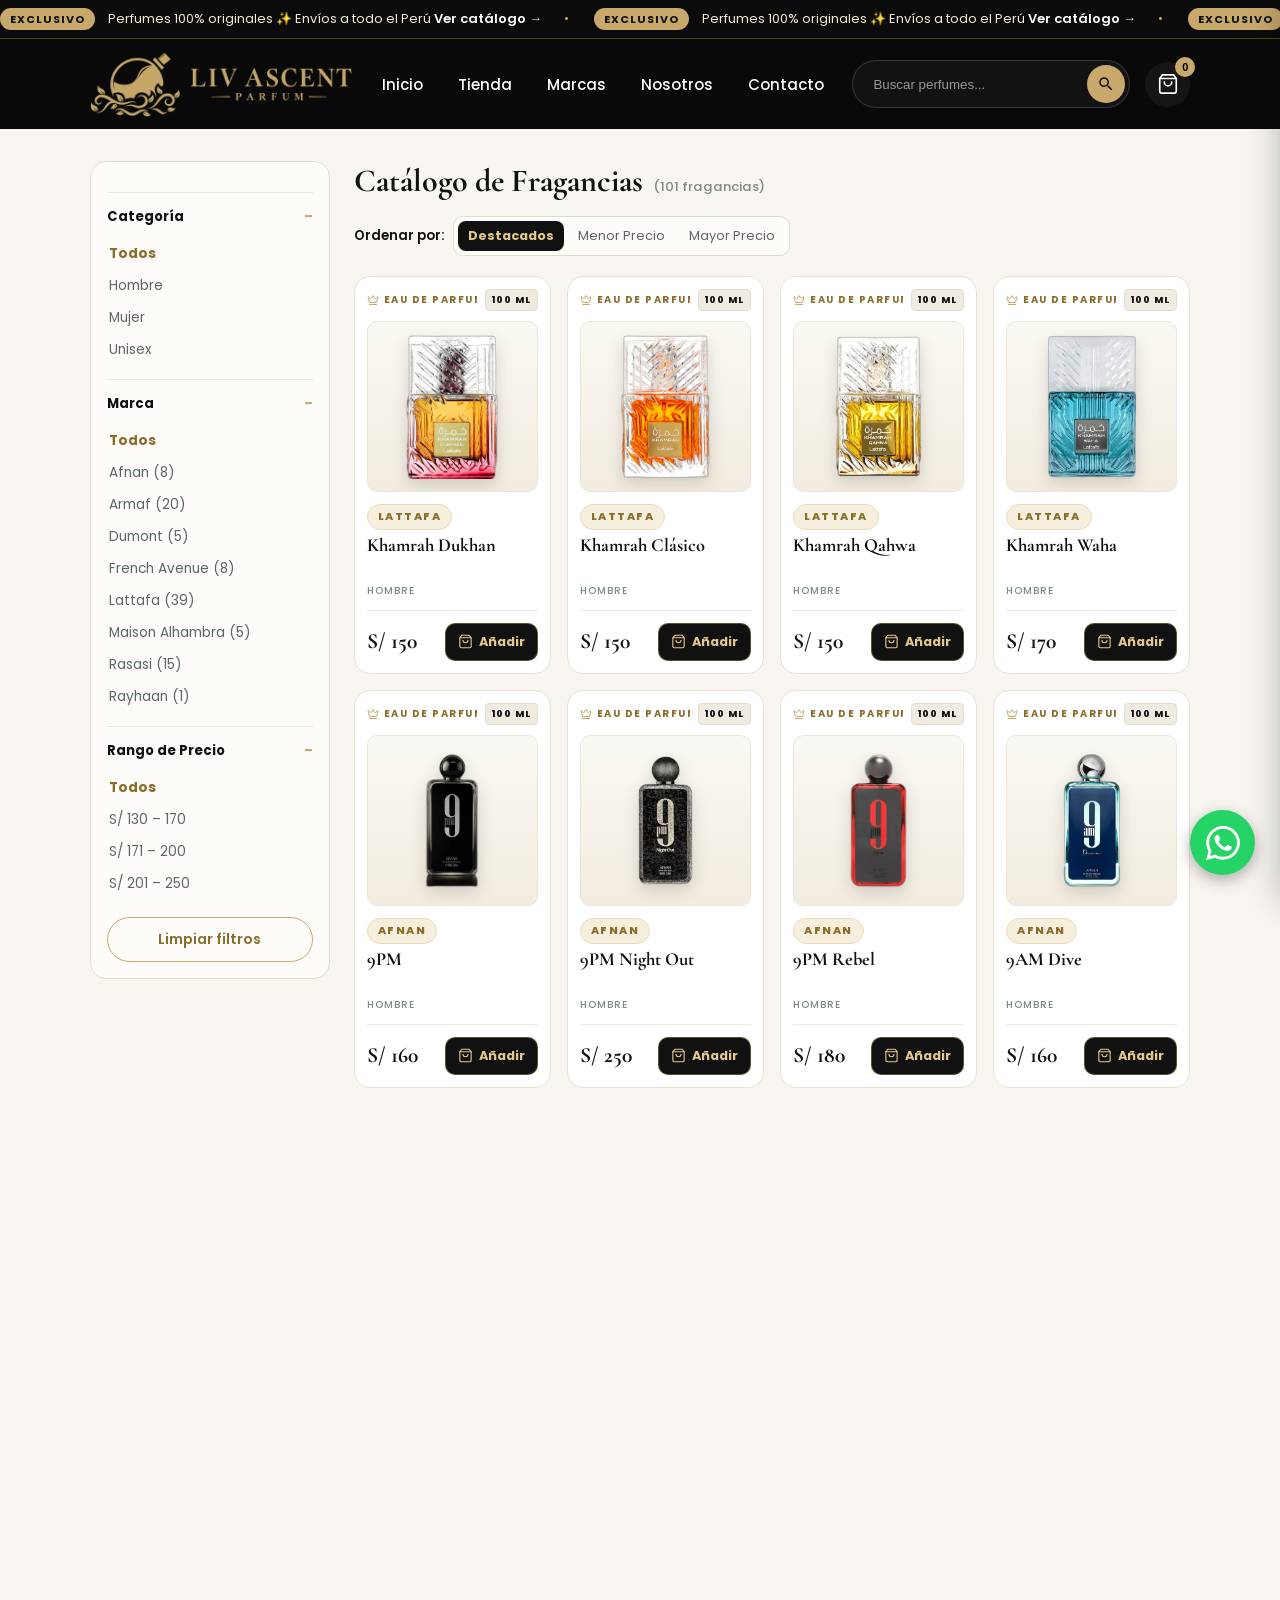
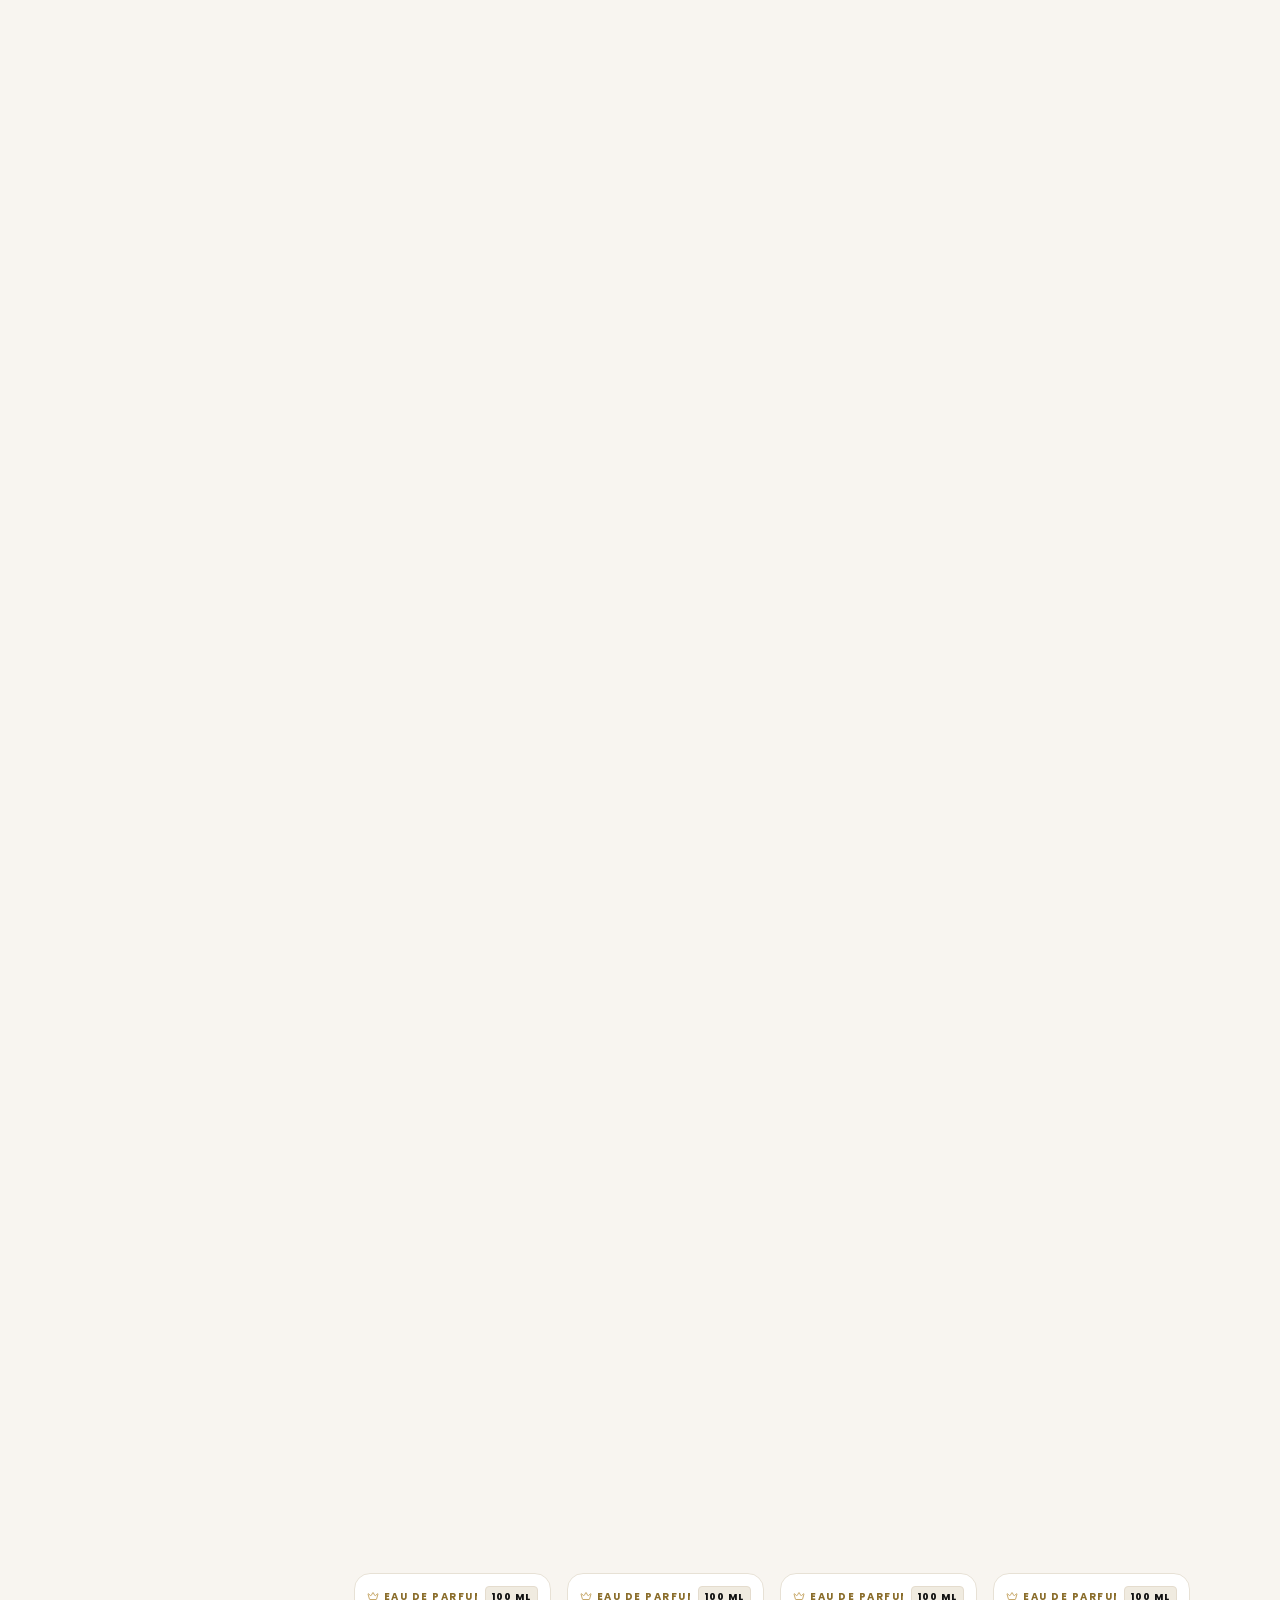
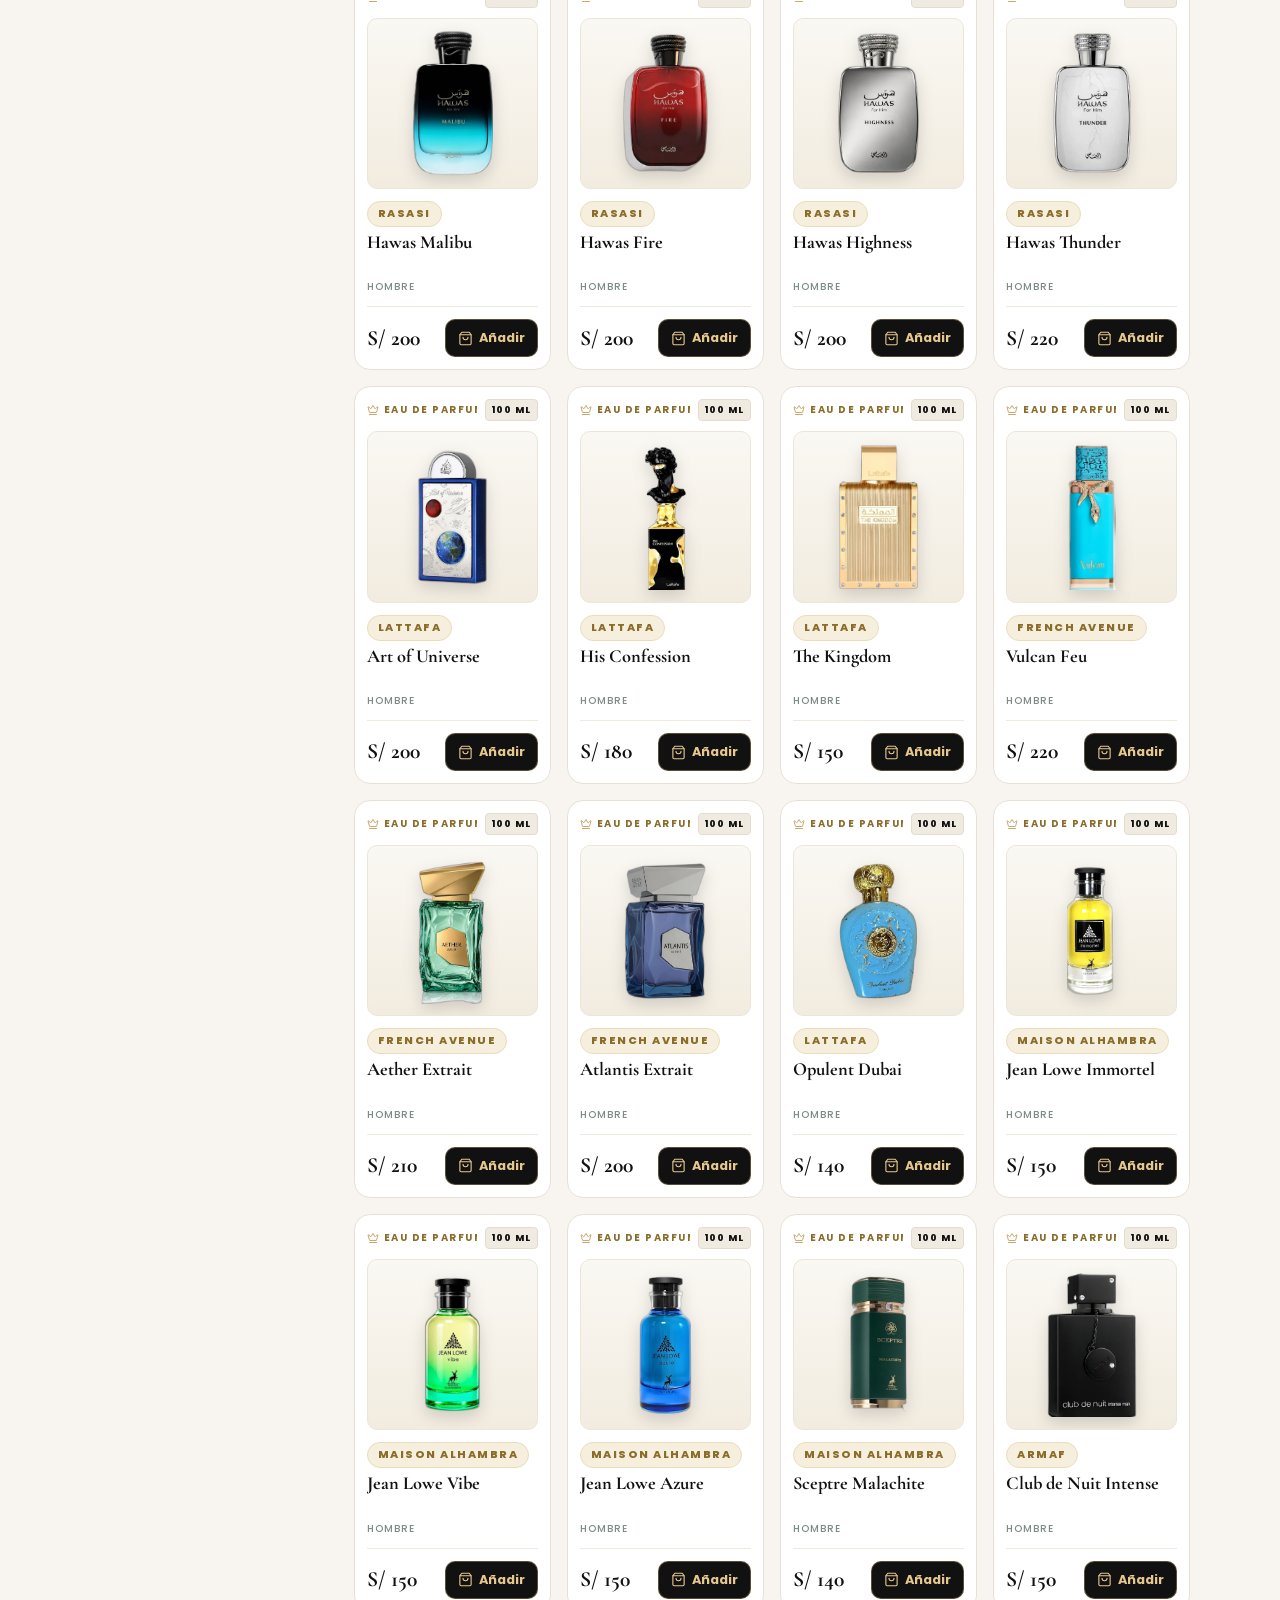
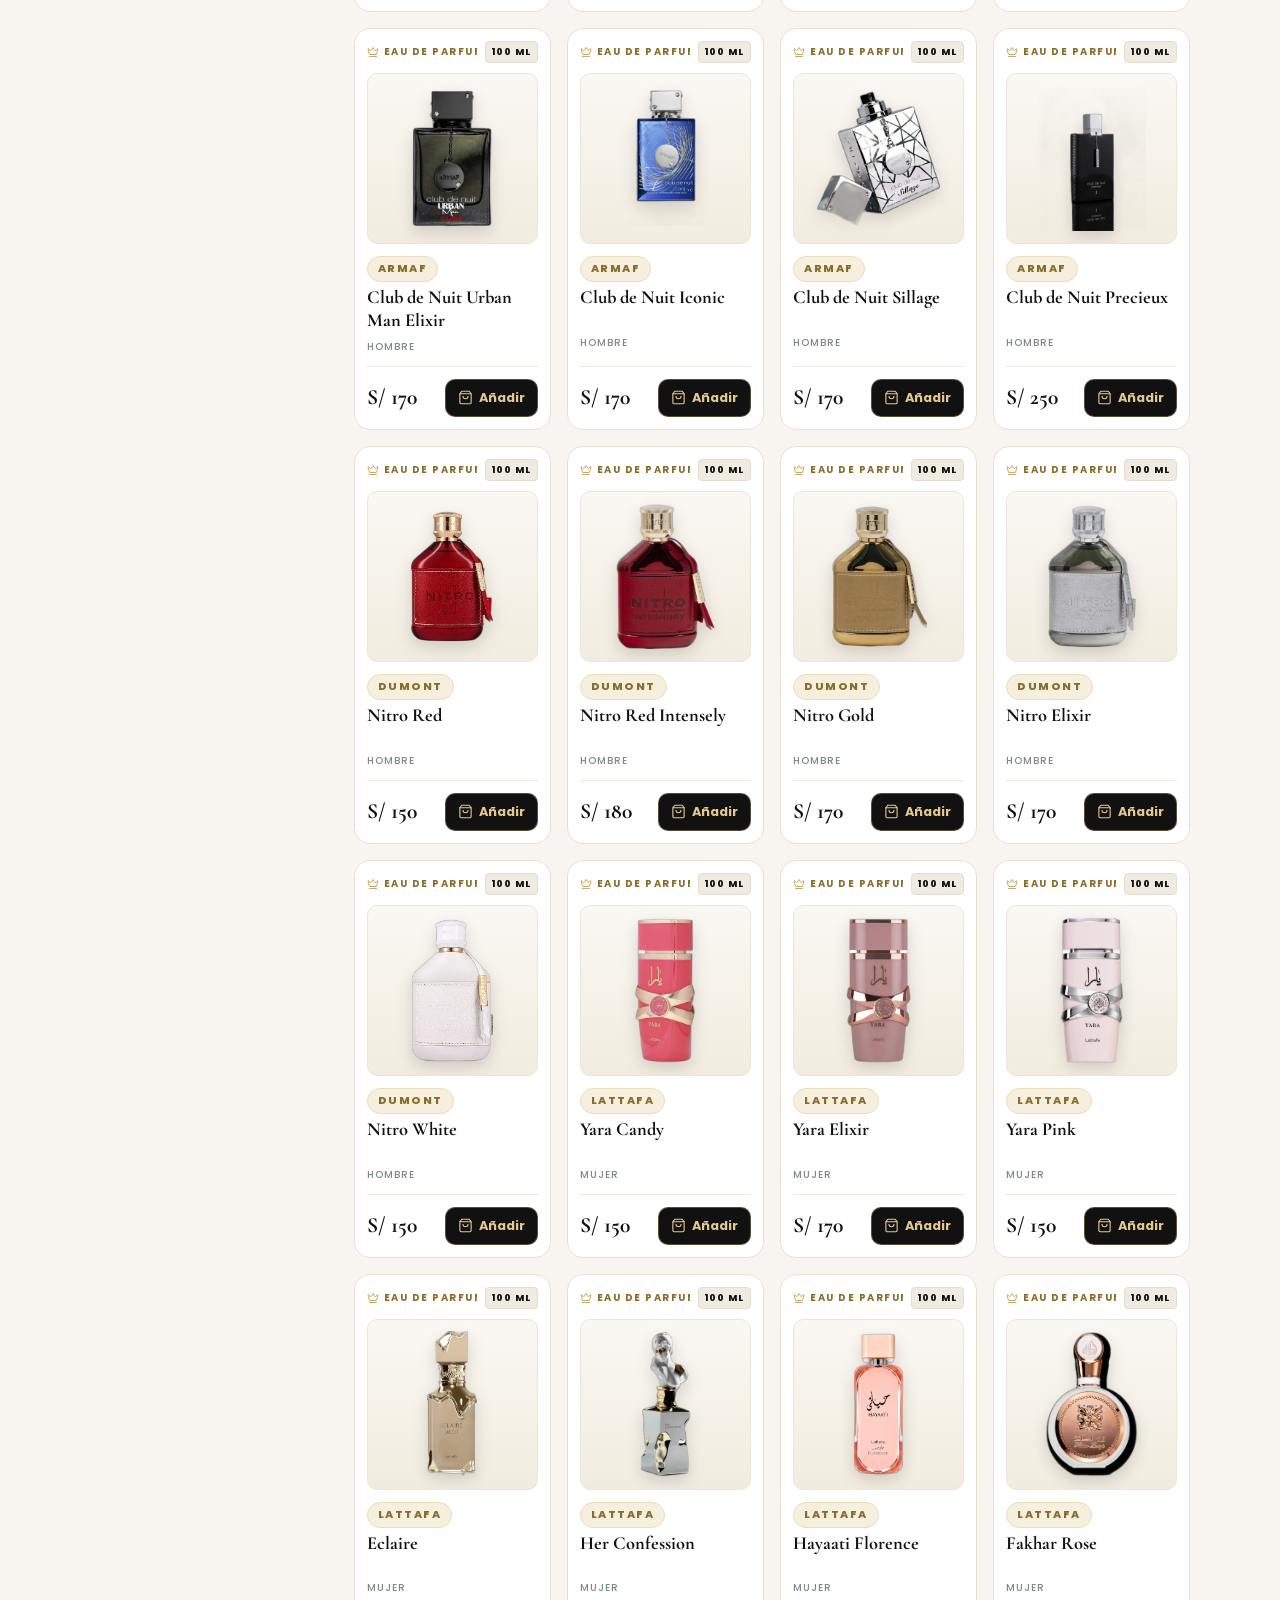
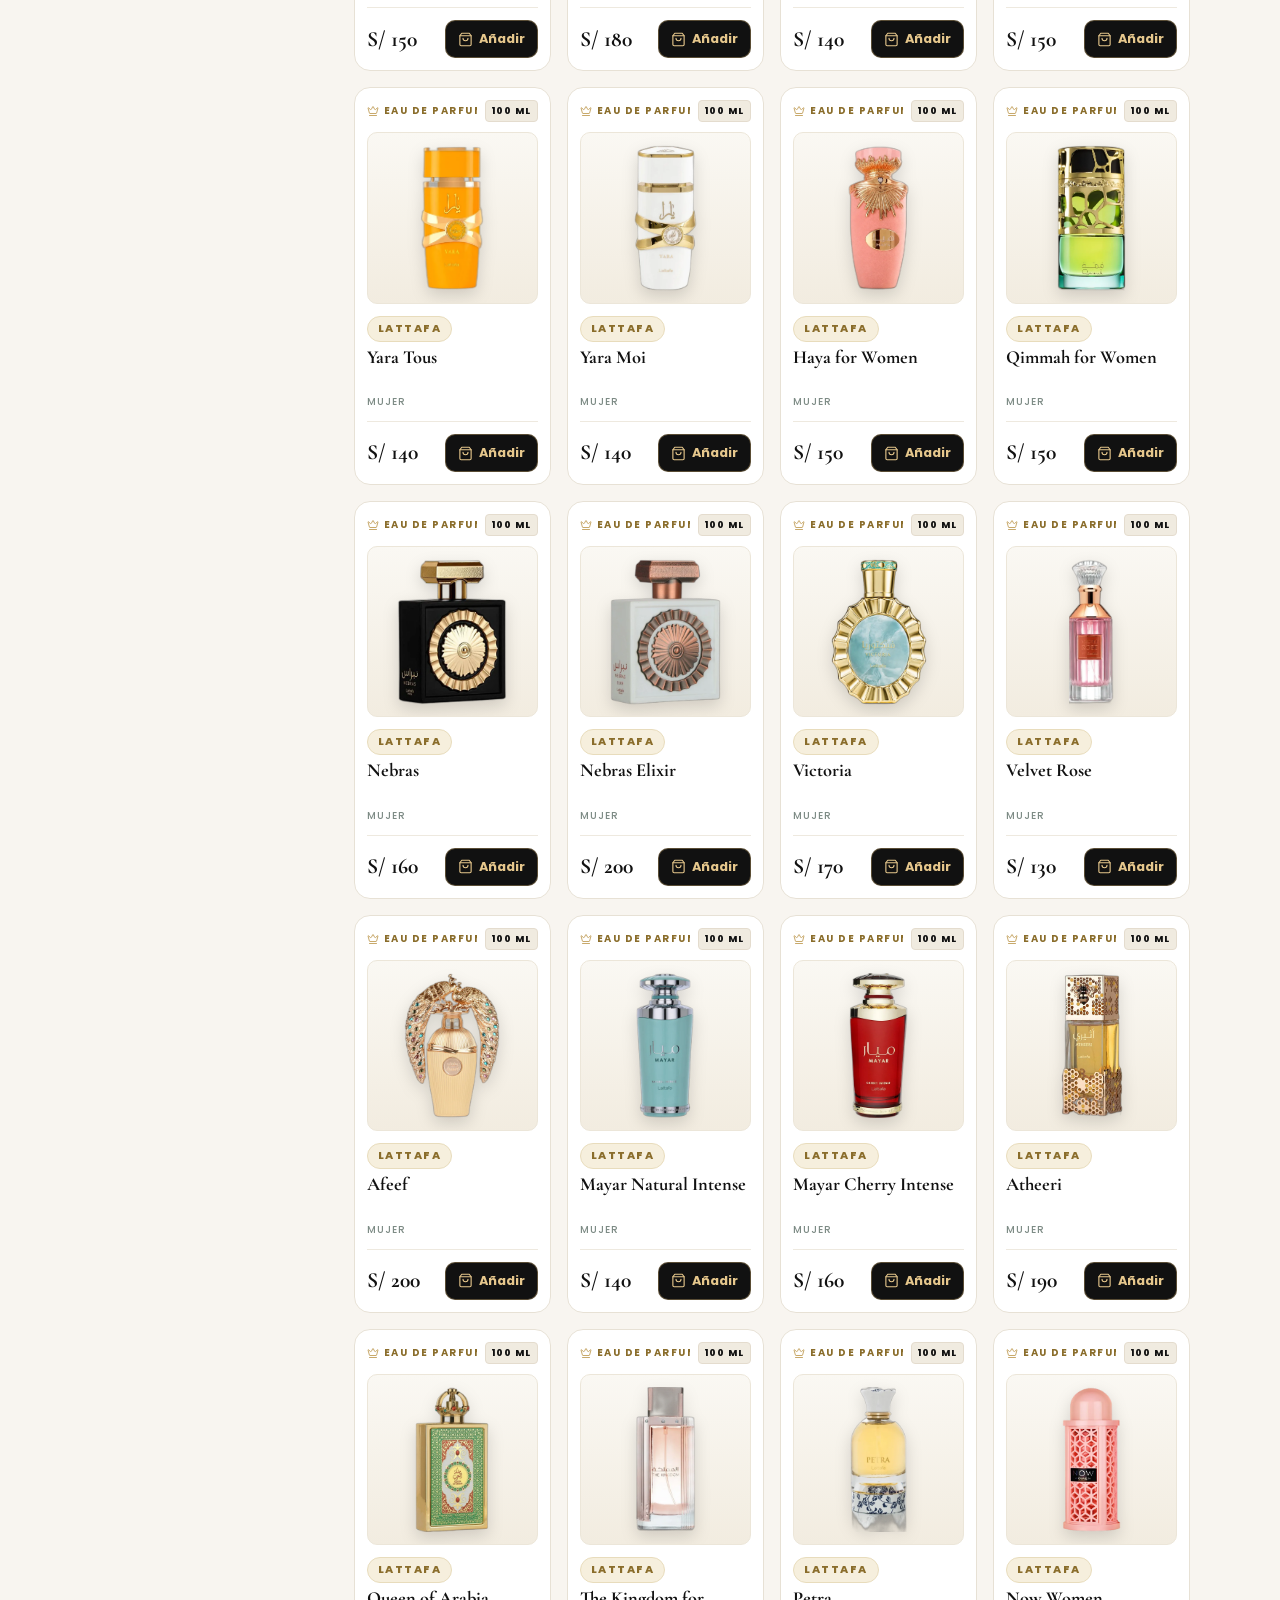
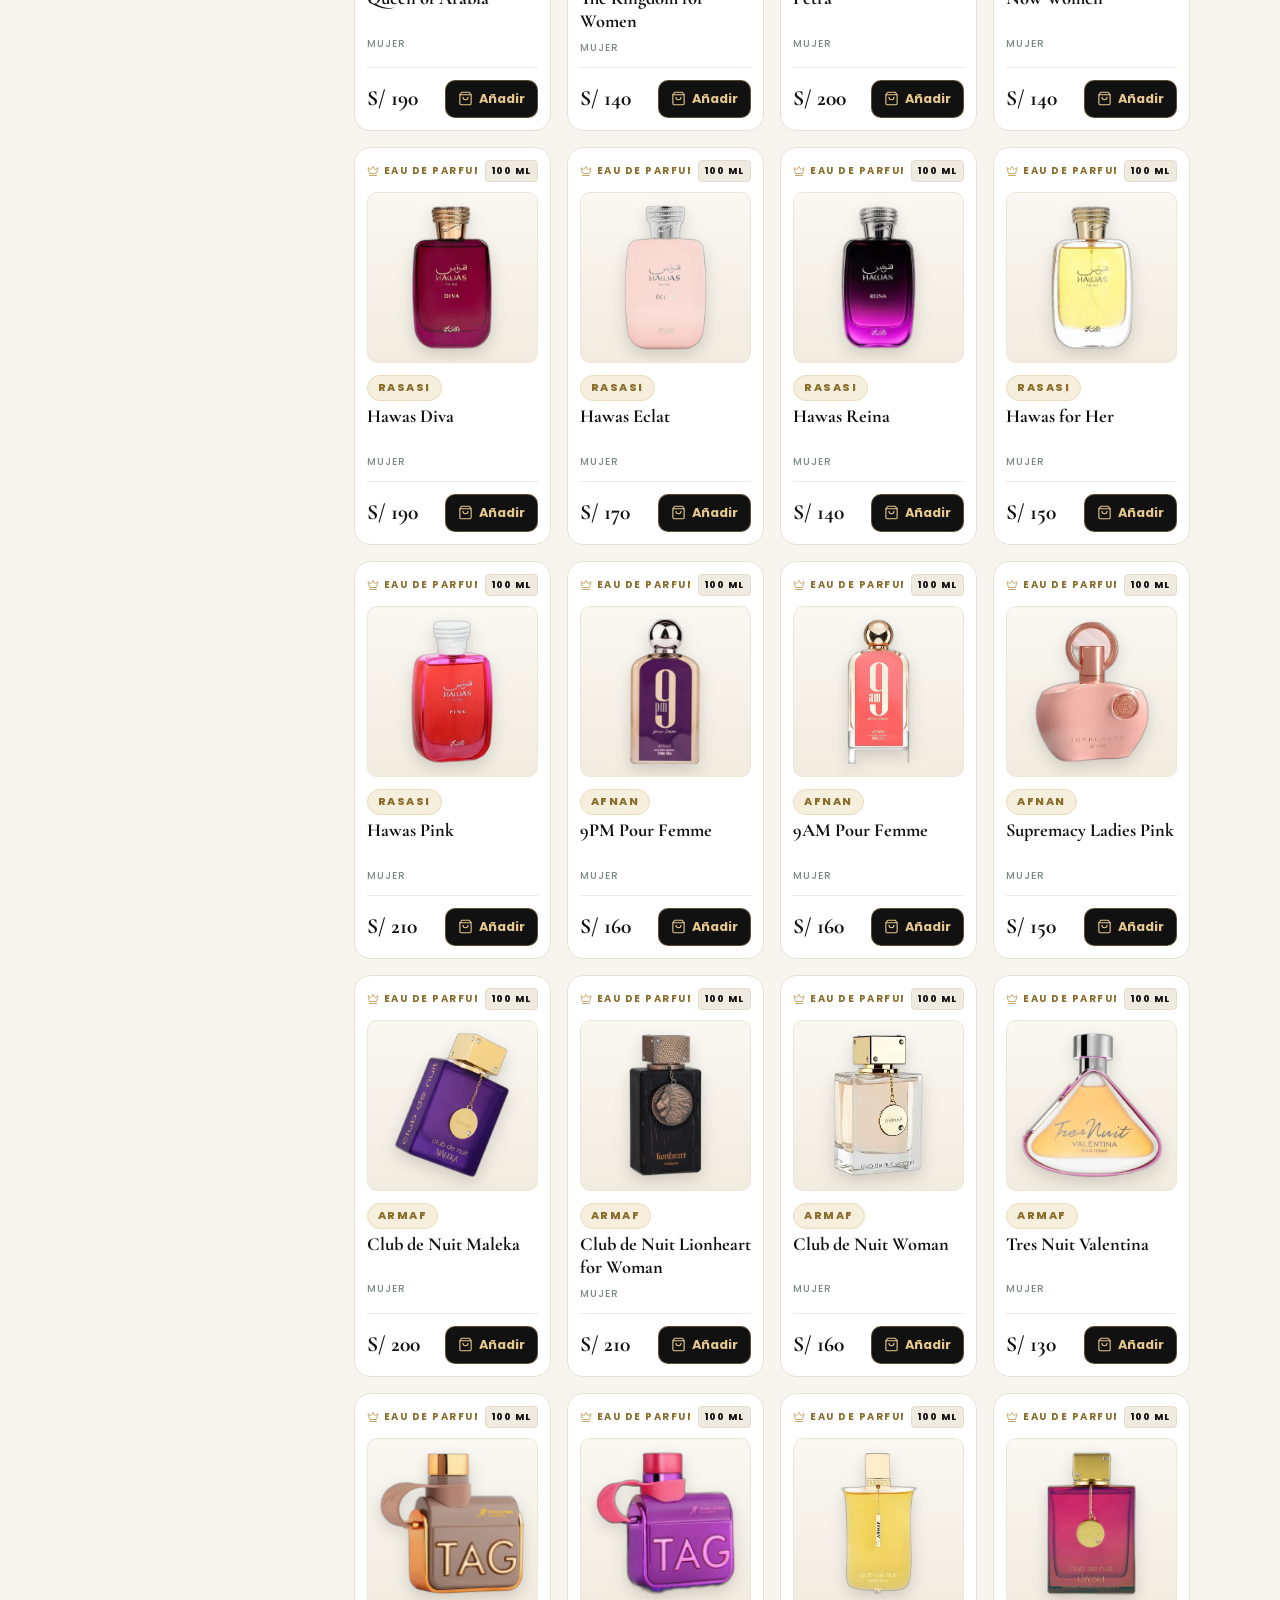
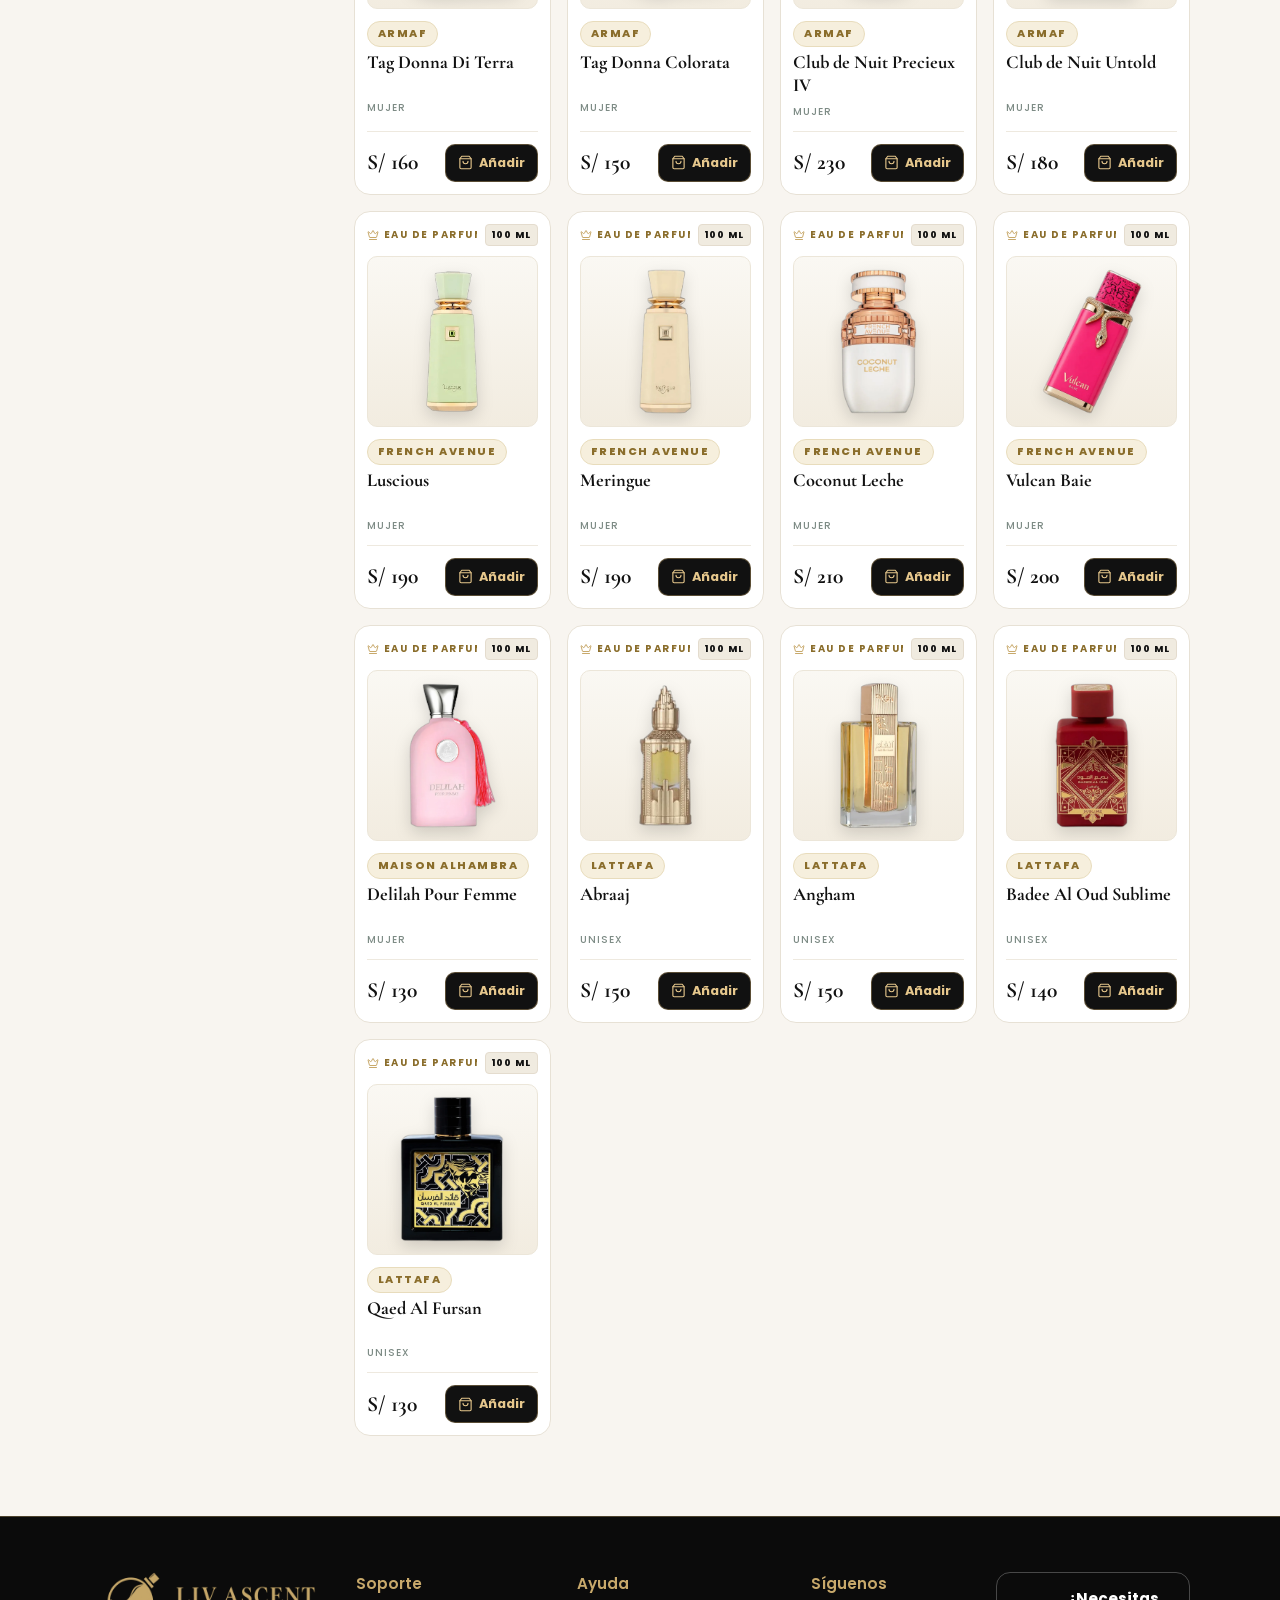
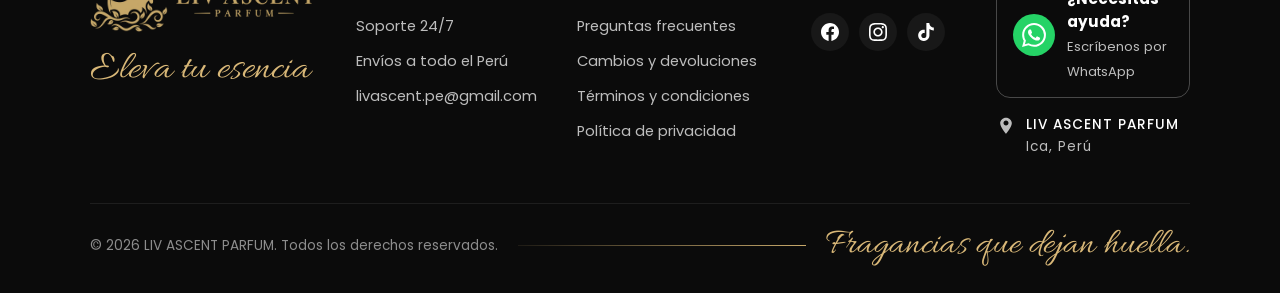
==== commit 5c57028b: "Publish site files from preview-netlify.zip" ====
--- a/catalogo.html
+++ b/catalogo.html
@@ -59,7 +59,7 @@
         <a href="catalogo">Tienda</a>
         <a href="./#marcas">Marcas</a>
         <a href="nosotros">Nosotros</a>
-        <a href="https://wa.me/51936751504" target="_blank" rel="noopener">Contacto</a>
+        <a href="https://wa.me/51956896089" target="_blank" rel="noopener">Contacto</a>
 
     </nav>
 
@@ -104,7 +104,7 @@
         <a href="catalogo" onclick="closeDrawer()">Tienda</a>
         <a href="./#marcas" onclick="closeDrawer()">Marcas</a>
         <a href="nosotros" onclick="closeDrawer()">Nosotros</a>
-        <a href="https://wa.me/51936751504" target="_blank" rel="noopener" onclick="closeDrawer()">Contacto</a>
+        <a href="https://wa.me/51956896089" target="_blank" rel="noopener" onclick="closeDrawer()">Contacto</a>
     </nav>
     <div class="drawer-section">
         <h4>Ayuda</h4>
@@ -211,7 +211,7 @@
     <div class="footer-column">
         <h3>Soporte</h3>
         <ul class="footer-links">
-            <li><a href="https://wa.me/51936751504" target="_blank" rel="noopener">Soporte 24/7</a></li>
+            <li><a href="https://wa.me/51956896089" target="_blank" rel="noopener">Soporte 24/7</a></li>
             <li><a href="envios-devoluciones">Envíos a todo el Perú</a></li>
             <li><a href="mailto:livascent.pe@gmail.com">livascent.pe@gmail.com</a></li>
         </ul>
@@ -237,7 +237,7 @@
     </div>
 
     <div class="footer-help">
-        <a class="footer-help-card" href="https://wa.me/51936751504?text=Hola%20Liv%20Ascent%20Parfum%2C%20necesito%20ayuda" target="_blank" rel="noopener">
+        <a class="footer-help-card" href="https://wa.me/51956896089?text=Hola%20Liv%20Ascent%20Parfum%2C%20necesito%20ayuda" target="_blank" rel="noopener">
             <span class="footer-help-icon"><svg viewBox="0 0 24 24" aria-hidden="true"><path d="M17.472 14.382c-.297-.149-1.758-.867-2.03-.967-.273-.099-.471-.148-.67.15-.197.297-.767.966-.94 1.164-.173.199-.347.223-.644.075-.297-.15-1.255-.463-2.39-1.475-.883-.788-1.48-1.761-1.653-2.059-.173-.297-.018-.458.13-.606.134-.133.298-.347.446-.52.149-.174.198-.298.298-.497.099-.198.05-.371-.025-.52-.075-.149-.669-1.612-.916-2.207-.242-.579-.487-.5-.669-.51-.173-.008-.371-.01-.57-.01-.198 0-.52.074-.792.372-.272.297-1.04 1.016-1.04 2.479 0 1.462 1.065 2.875 1.213 3.074.149.198 2.096 3.2 5.077 4.487.709.306 1.262.489 1.694.625.712.227 1.36.195 1.871.118.571-.085 1.758-.719 2.006-1.413.248-.694.248-1.289.173-1.413-.074-.124-.272-.198-.57-.347m-5.421 7.403h-.004a9.87 9.87 0 01-5.031-1.378l-.361-.214-3.741.982.998-3.648-.235-.374a9.86 9.86 0 01-1.51-5.26c.001-5.45 4.436-9.884 9.888-9.884 2.64 0 5.122 1.03 6.988 2.898a9.825 9.825 0 012.893 6.994c-.003 5.45-4.437 9.884-9.885 9.884m8.413-18.297A11.815 11.815 0 0012.05 0C5.495 0 .16 5.335.157 11.892c0 2.096.547 4.142 1.588 5.945L.057 24l6.305-1.654a11.882 11.882 0 005.683 1.448h.005c6.554 0 11.89-5.335 11.893-11.893a11.821 11.821 0 00-3.48-8.413z"/></svg></span>
             <span>
                 <strong>¿Necesitas ayuda?</strong>
@@ -260,7 +260,7 @@
 
 
 <!-- WHATSAPP FLOTANTE -->
-<a class="whatsapp" href="https://wa.me/51936751504?text=Hola%20Liv%20Ascent%20Parfum%2C%20quiero%20pedir%20un%20perfume" target="_blank" rel="noopener" aria-label="WhatsApp"><svg viewBox="0 0 24 24" aria-hidden="true"><path d="M17.472 14.382c-.297-.149-1.758-.867-2.03-.967-.273-.099-.471-.148-.67.15-.197.297-.767.966-.94 1.164-.173.199-.347.223-.644.075-.297-.15-1.255-.463-2.39-1.475-.883-.788-1.48-1.761-1.653-2.059-.173-.297-.018-.458.13-.606.134-.133.298-.347.446-.52.149-.174.198-.298.298-.497.099-.198.05-.371-.025-.52-.075-.149-.669-1.612-.916-2.207-.242-.579-.487-.5-.669-.51-.173-.008-.371-.01-.57-.01-.198 0-.52.074-.792.372-.272.297-1.04 1.016-1.04 2.479 0 1.462 1.065 2.875 1.213 3.074.149.198 2.096 3.2 5.077 4.487.709.306 1.262.489 1.694.625.712.227 1.36.195 1.871.118.571-.085 1.758-.719 2.006-1.413.248-.694.248-1.289.173-1.413-.074-.124-.272-.198-.57-.347m-5.421 7.403h-.004a9.87 9.87 0 01-5.031-1.378l-.361-.214-3.741.982.998-3.648-.235-.374a9.86 9.86 0 01-1.51-5.26c.001-5.45 4.436-9.884 9.888-9.884 2.64 0 5.122 1.03 6.988 2.898a9.825 9.825 0 012.893 6.994c-.003 5.45-4.437 9.884-9.885 9.884m8.413-18.297A11.815 11.815 0 0012.05 0C5.495 0 .16 5.335.157 11.892c0 2.096.547 4.142 1.588 5.945L.057 24l6.305-1.654a11.882 11.882 0 005.683 1.448h.005c6.554 0 11.89-5.335 11.893-11.893a11.821 11.821 0 00-3.48-8.413z"/></svg></a>
+<a class="whatsapp" href="https://wa.me/51956896089?text=Hola%20Liv%20Ascent%20Parfum%2C%20quiero%20pedir%20un%20perfume" target="_blank" rel="noopener" aria-label="WhatsApp"><svg viewBox="0 0 24 24" aria-hidden="true"><path d="M17.472 14.382c-.297-.149-1.758-.867-2.03-.967-.273-.099-.471-.148-.67.15-.197.297-.767.966-.94 1.164-.173.199-.347.223-.644.075-.297-.15-1.255-.463-2.39-1.475-.883-.788-1.48-1.761-1.653-2.059-.173-.297-.018-.458.13-.606.134-.133.298-.347.446-.52.149-.174.198-.298.298-.497.099-.198.05-.371-.025-.52-.075-.149-.669-1.612-.916-2.207-.242-.579-.487-.5-.669-.51-.173-.008-.371-.01-.57-.01-.198 0-.52.074-.792.372-.272.297-1.04 1.016-1.04 2.479 0 1.462 1.065 2.875 1.213 3.074.149.198 2.096 3.2 5.077 4.487.709.306 1.262.489 1.694.625.712.227 1.36.195 1.871.118.571-.085 1.758-.719 2.006-1.413.248-.694.248-1.289.173-1.413-.074-.124-.272-.198-.57-.347m-5.421 7.403h-.004a9.87 9.87 0 01-5.031-1.378l-.361-.214-3.741.982.998-3.648-.235-.374a9.86 9.86 0 01-1.51-5.26c.001-5.45 4.436-9.884 9.888-9.884 2.64 0 5.122 1.03 6.988 2.898a9.825 9.825 0 012.893 6.994c-.003 5.45-4.437 9.884-9.885 9.884m8.413-18.297A11.815 11.815 0 0012.05 0C5.495 0 .16 5.335.157 11.892c0 2.096.547 4.142 1.588 5.945L.057 24l6.305-1.654a11.882 11.882 0 005.683 1.448h.005c6.554 0 11.89-5.335 11.893-11.893a11.821 11.821 0 00-3.48-8.413z"/></svg></a>
 
 
 <!-- CARRITO -->
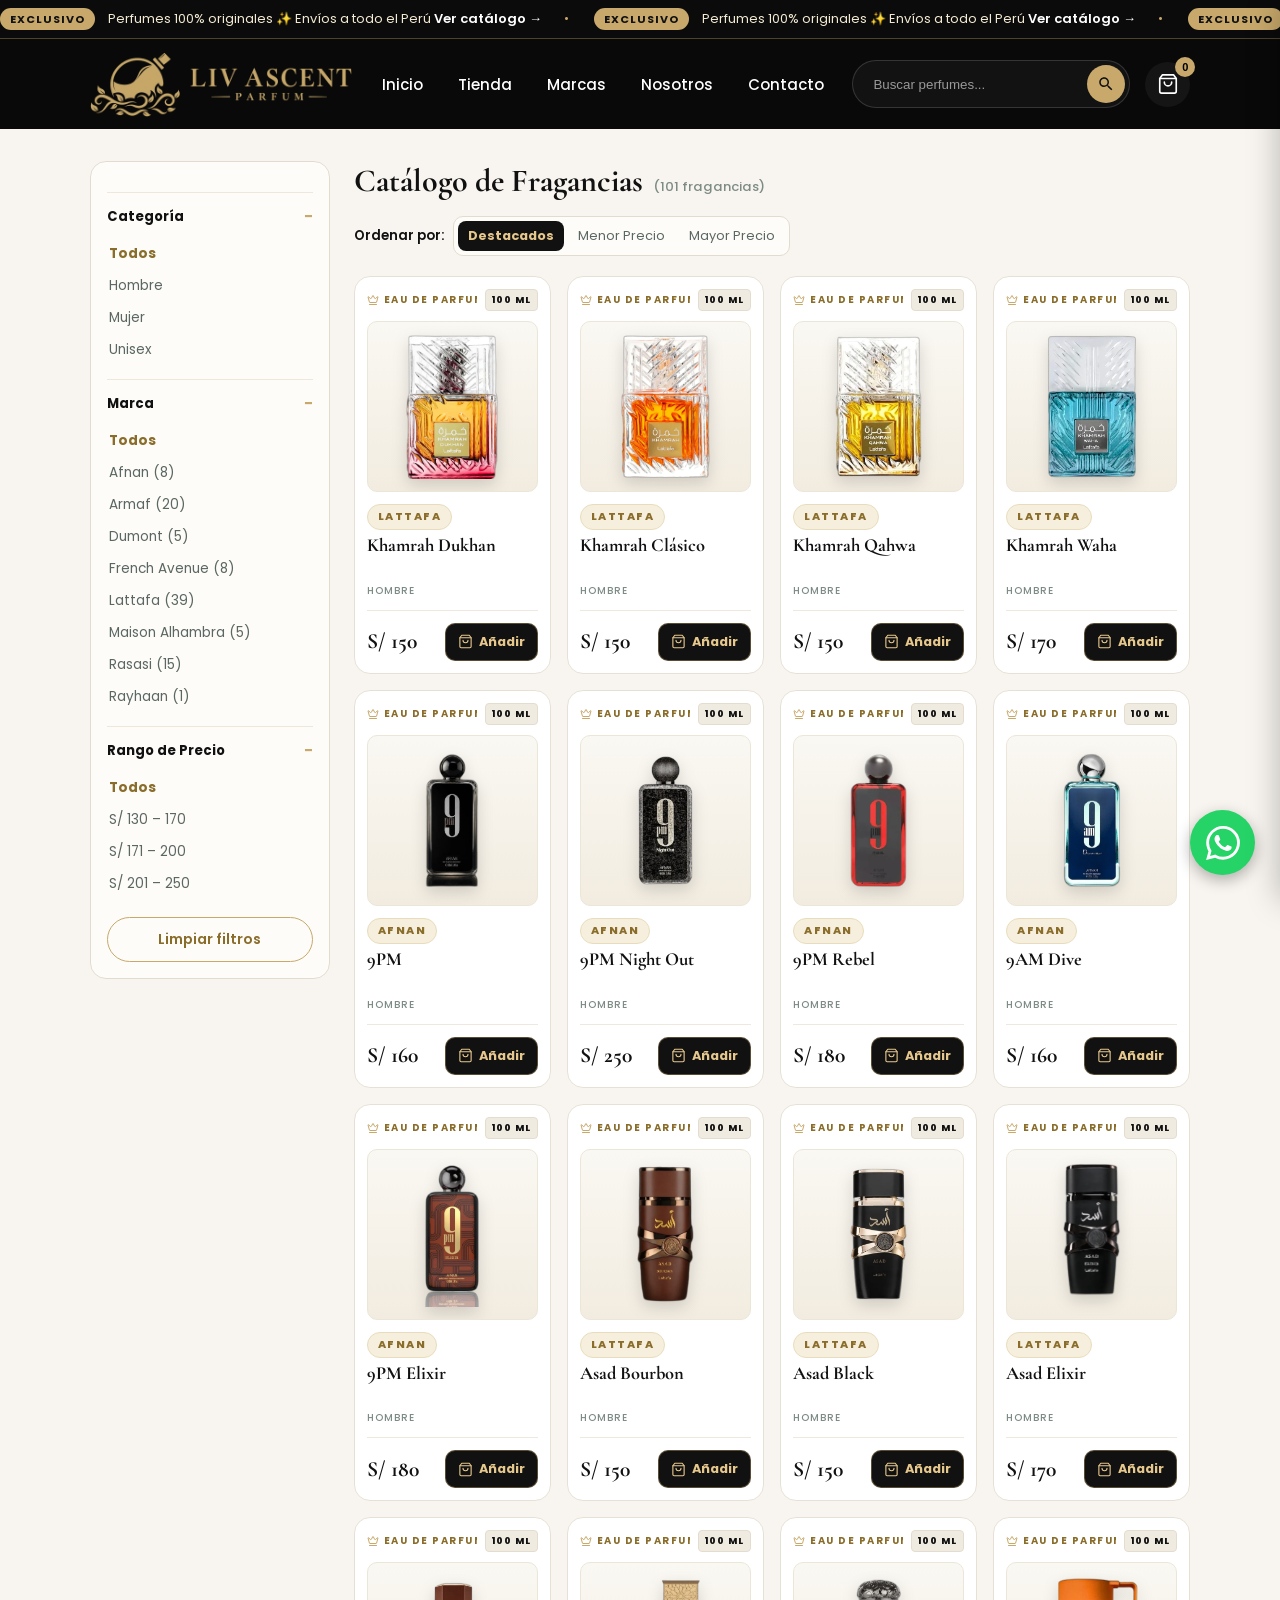
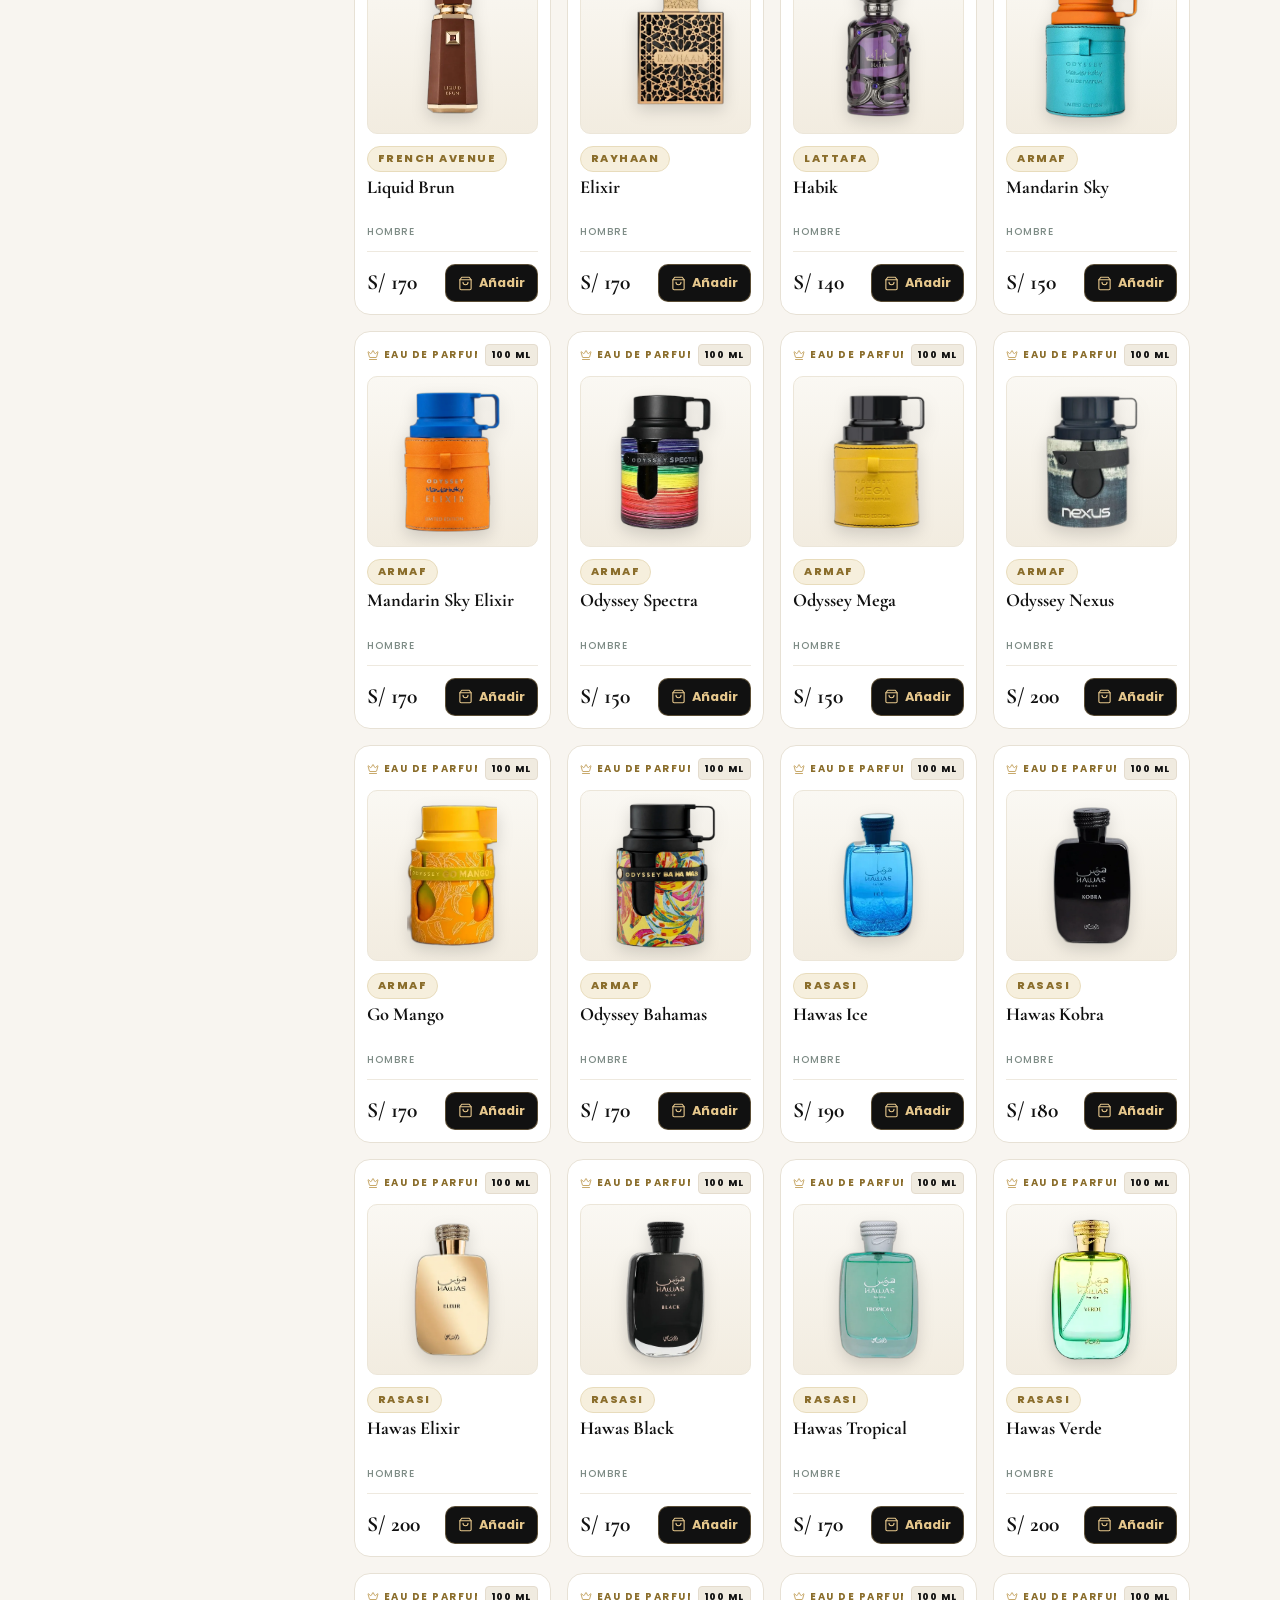
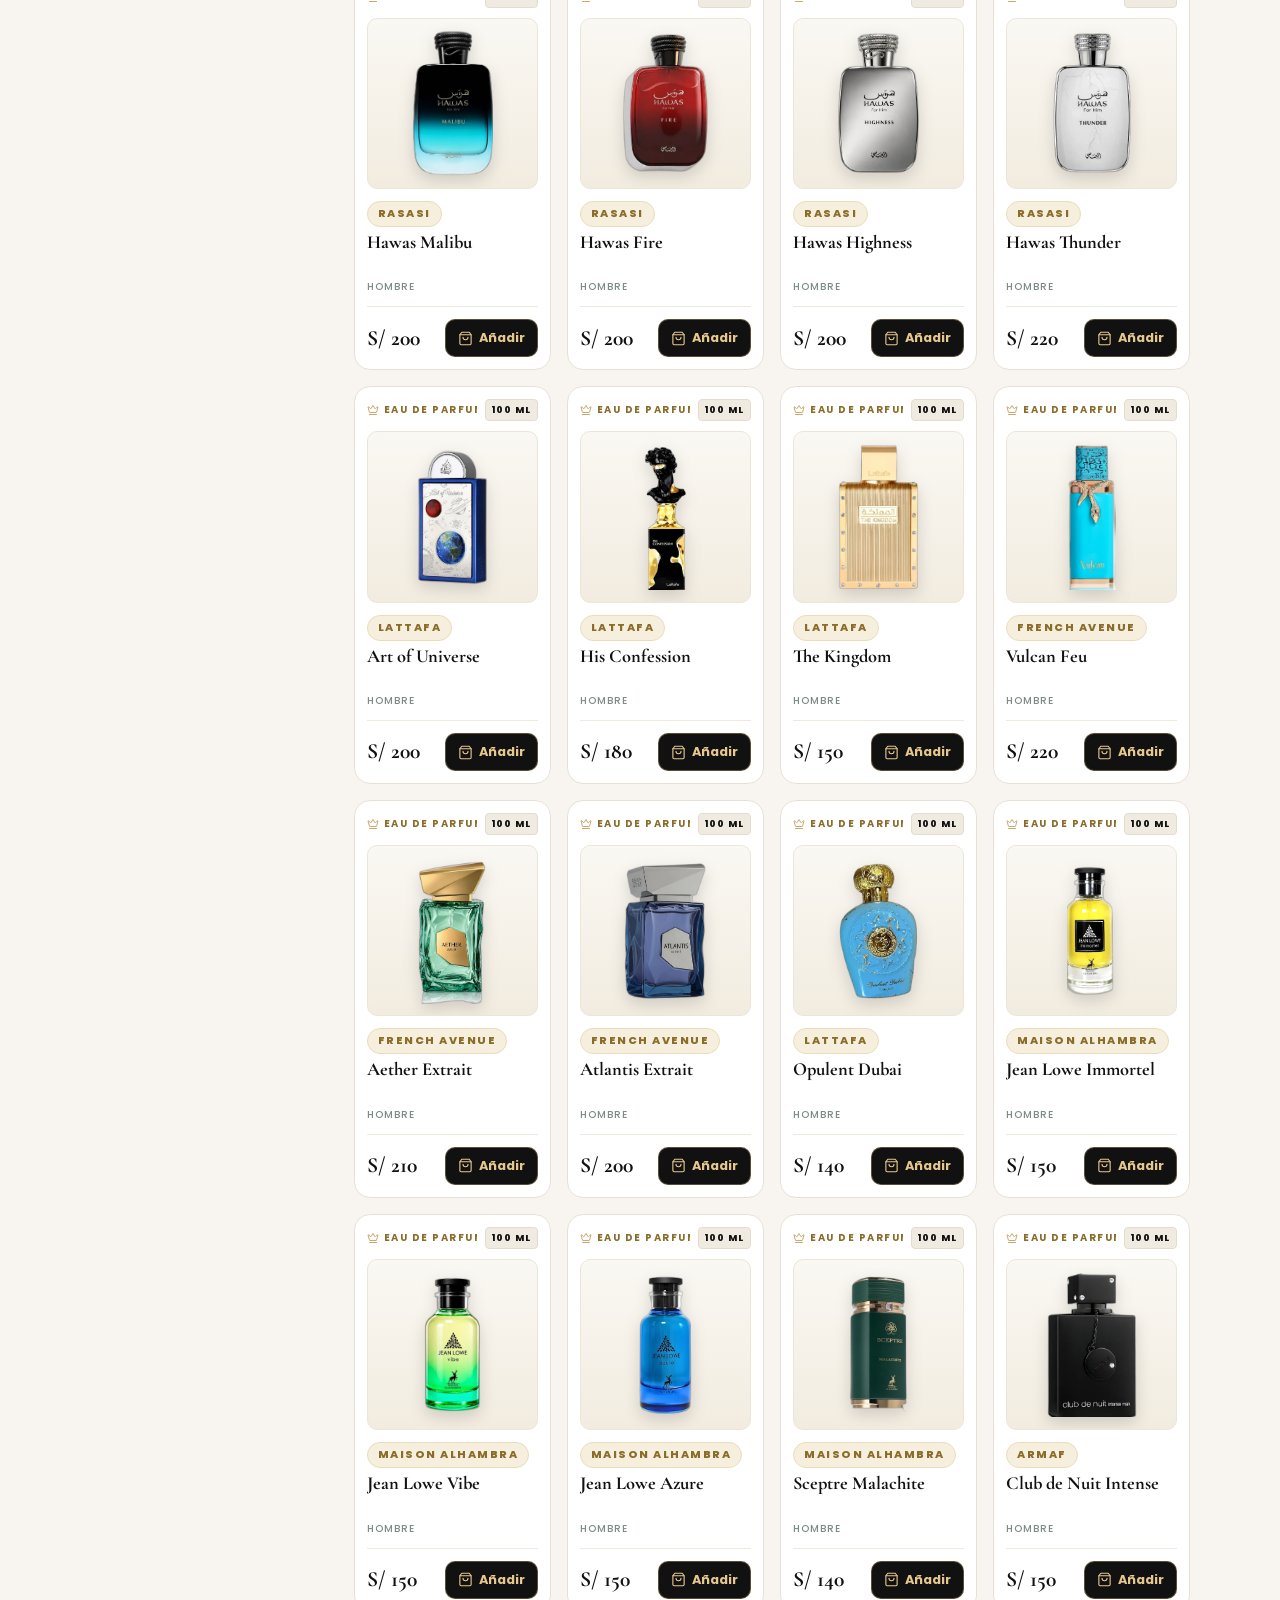
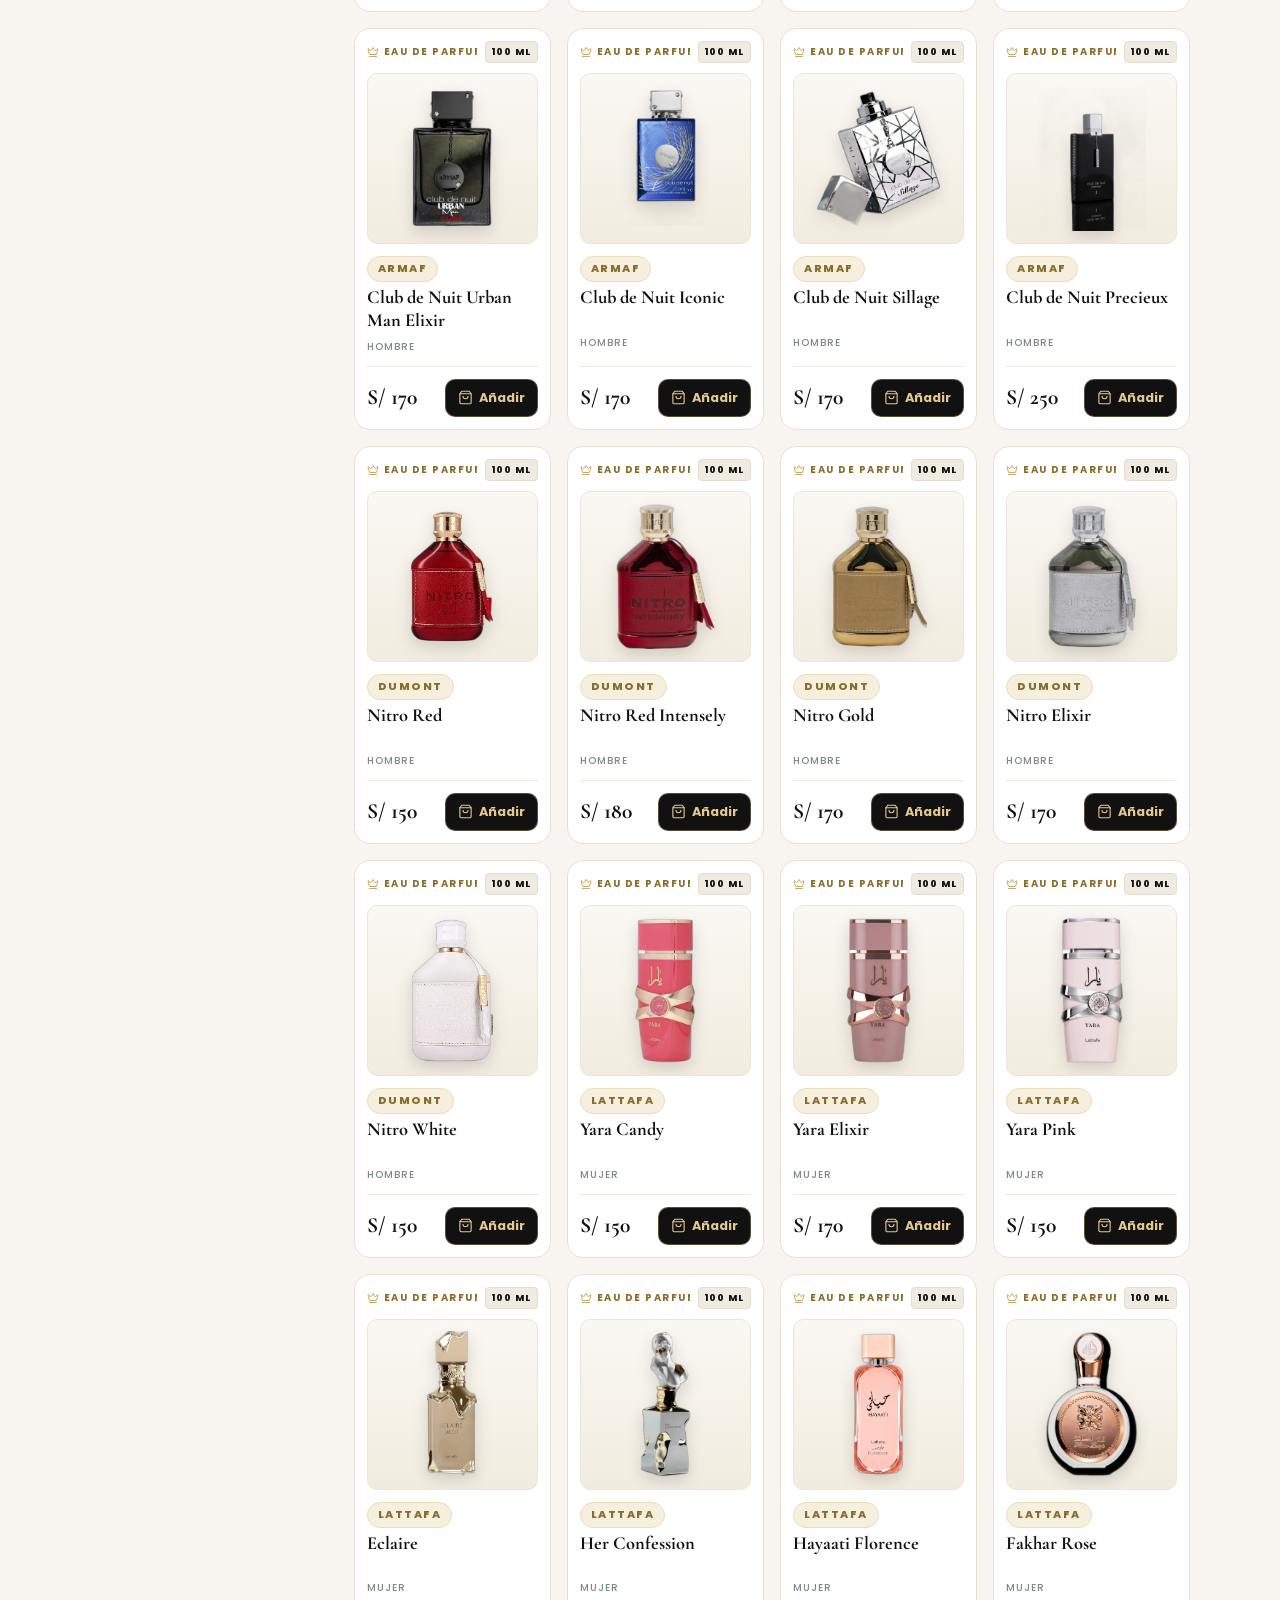
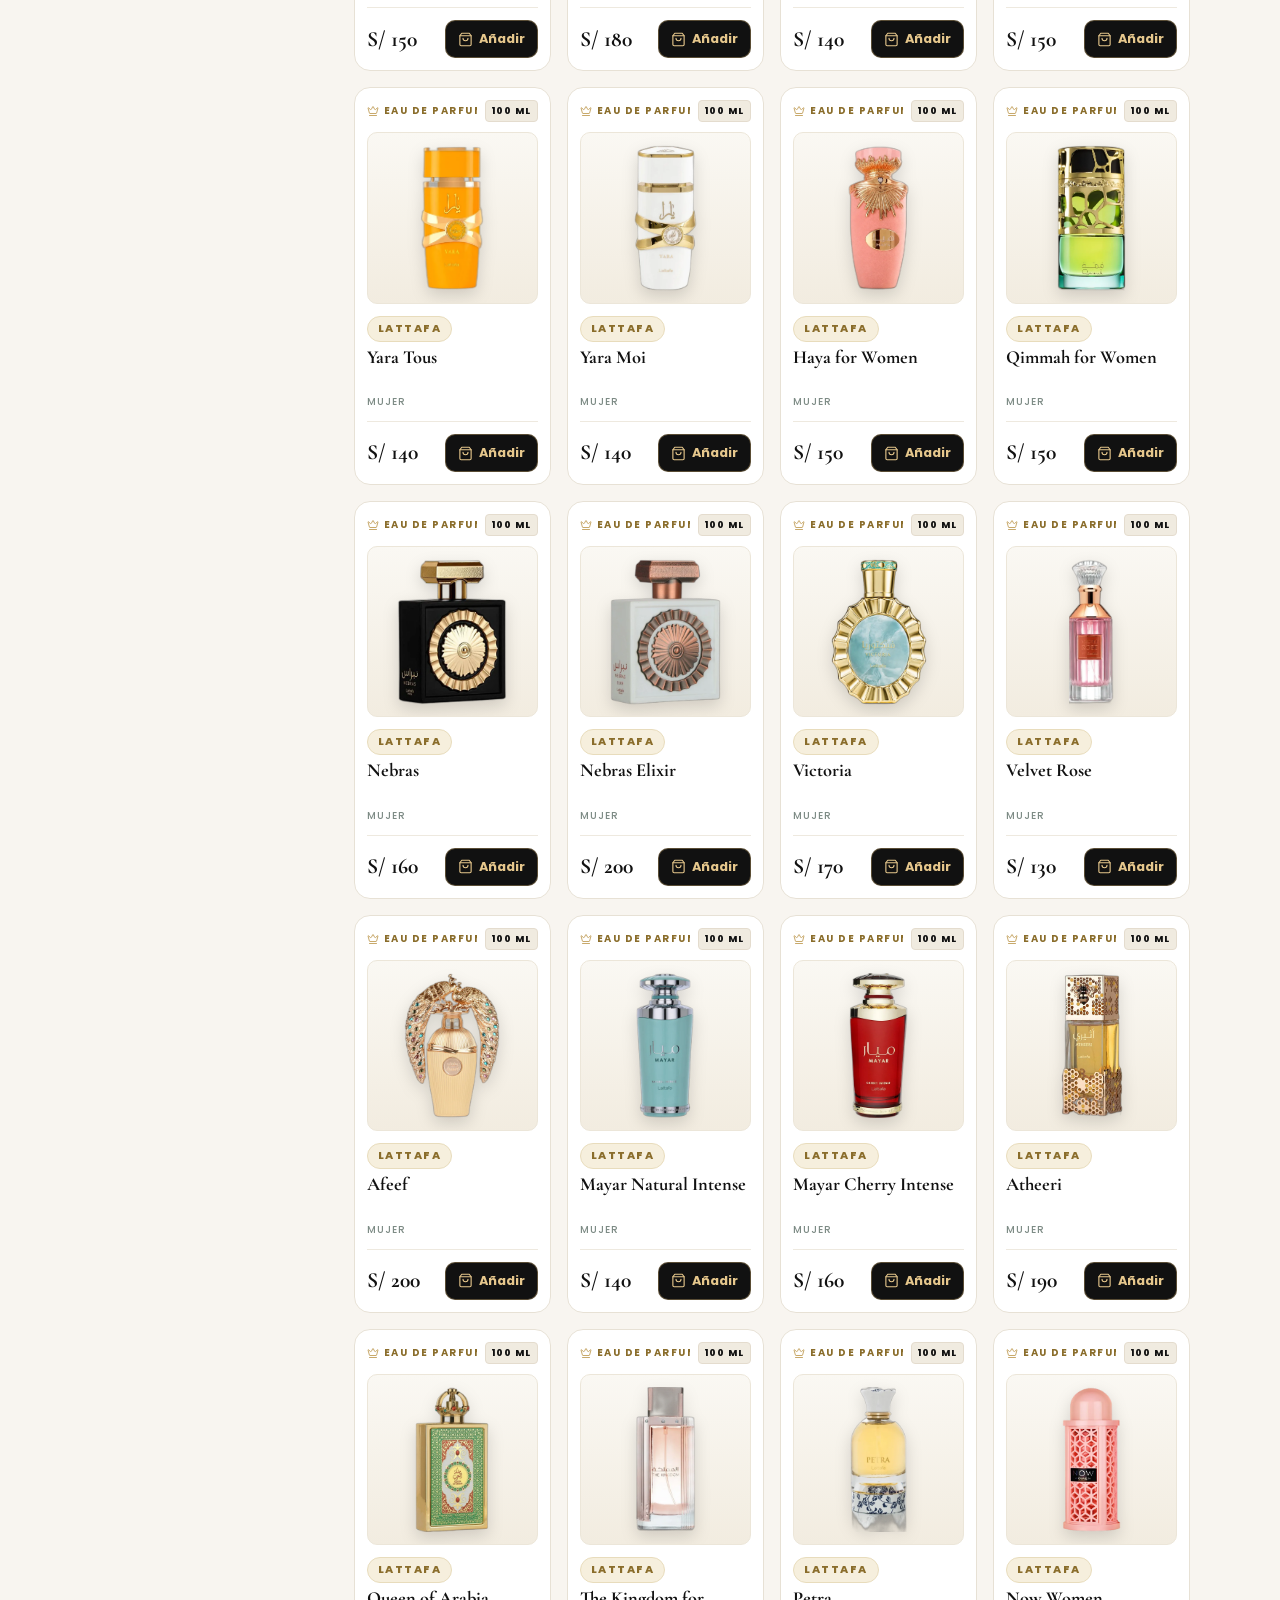
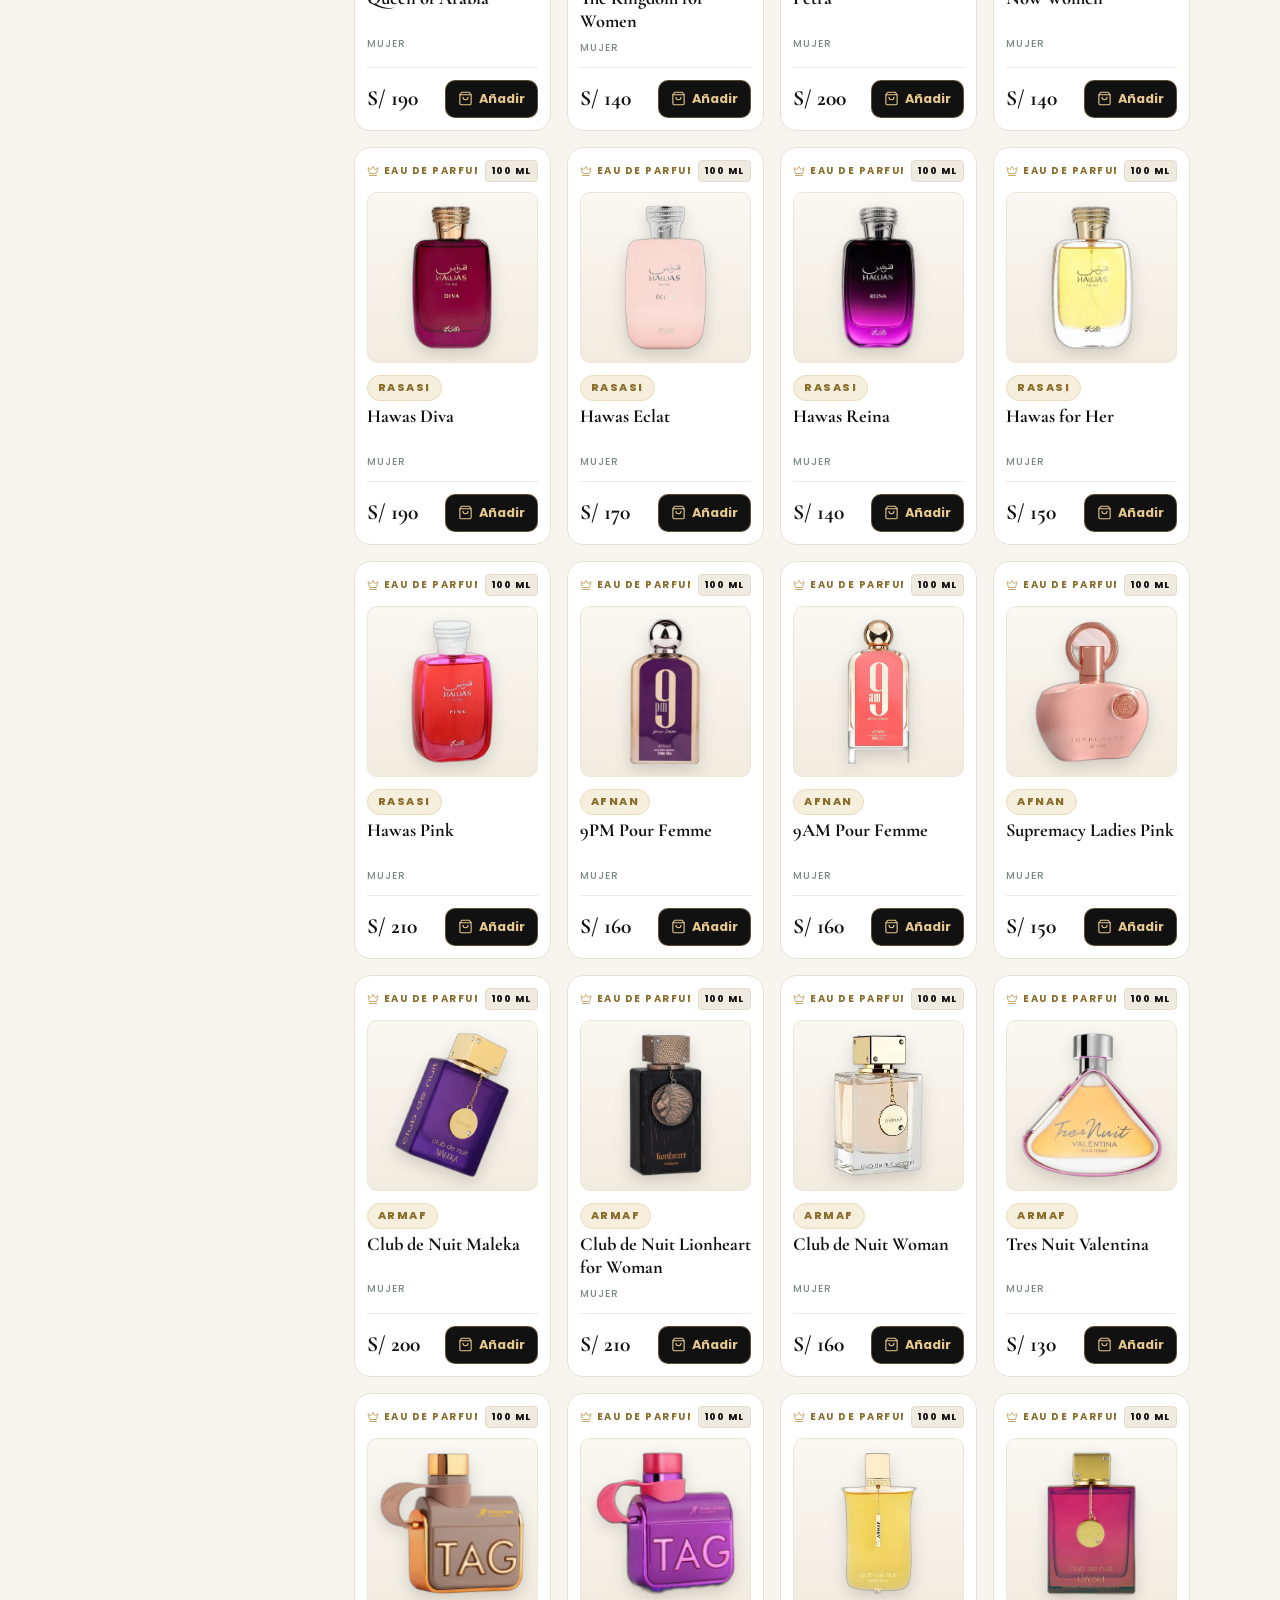
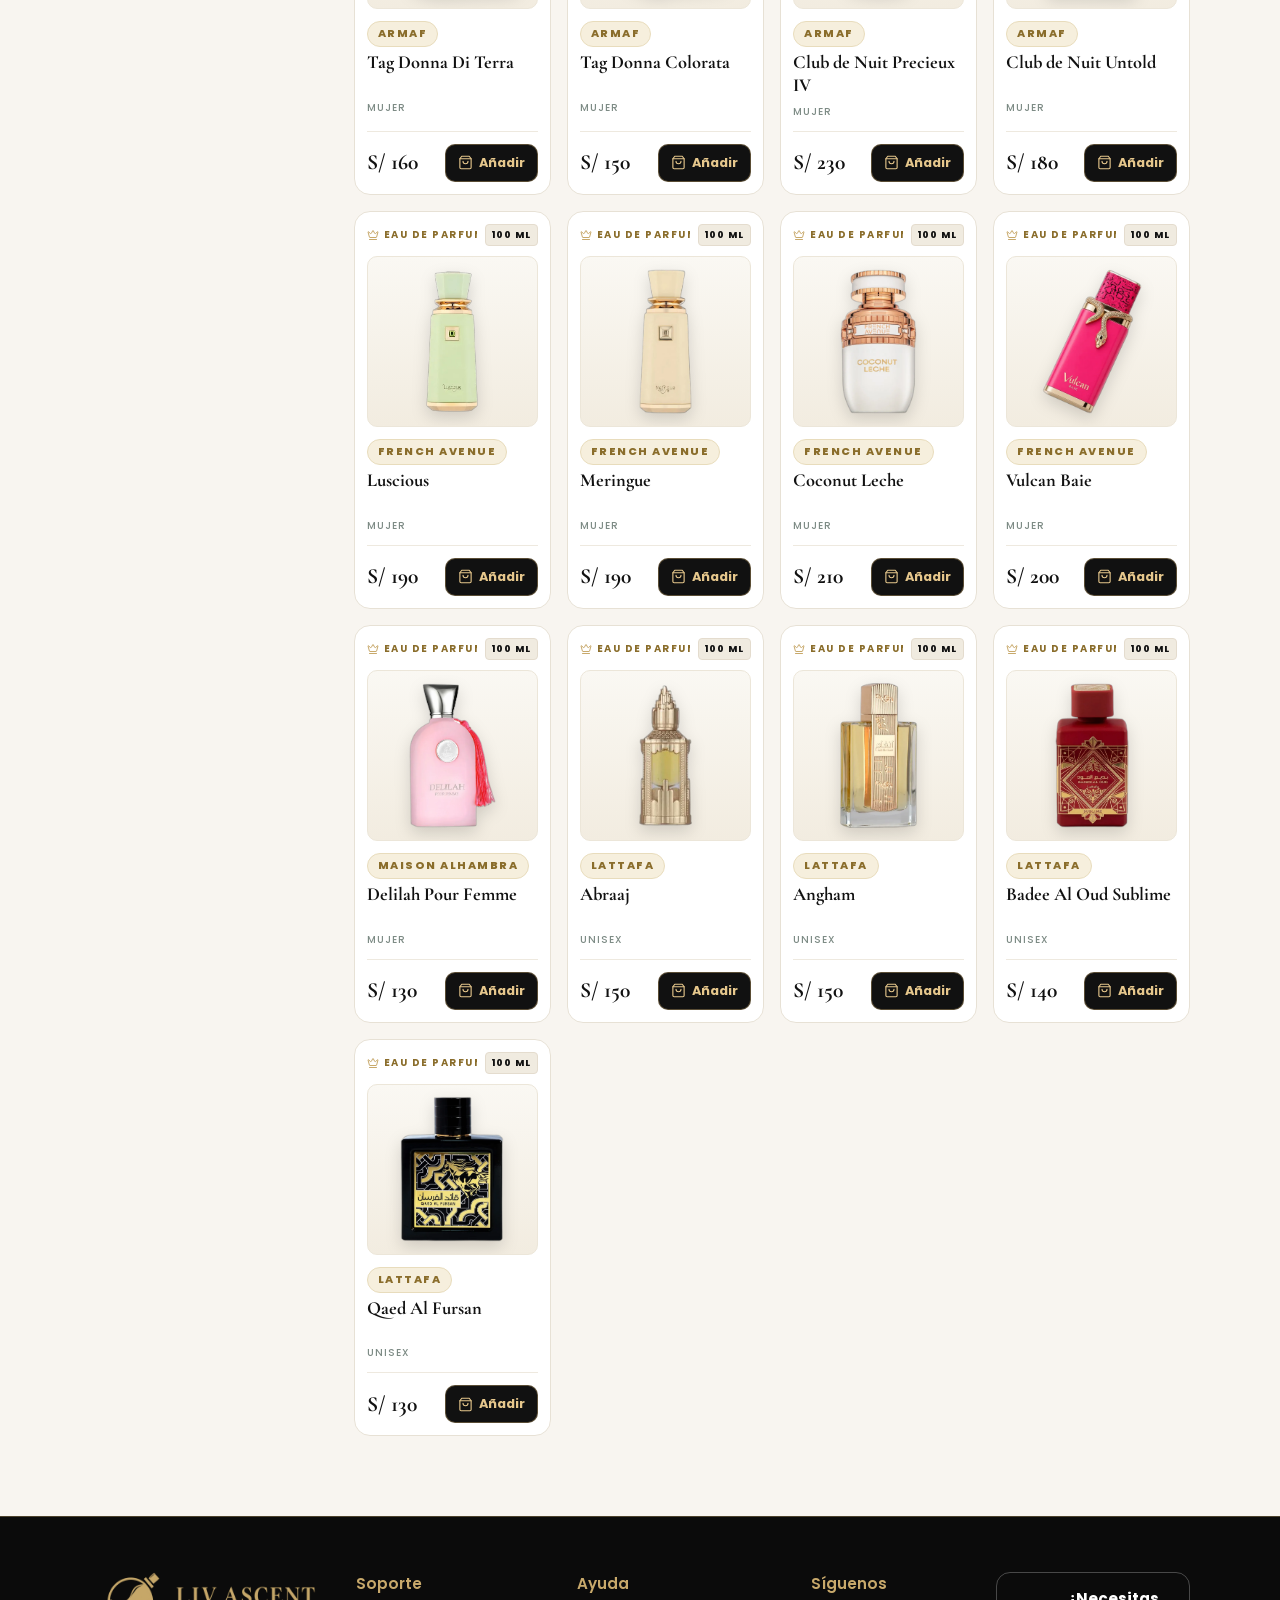
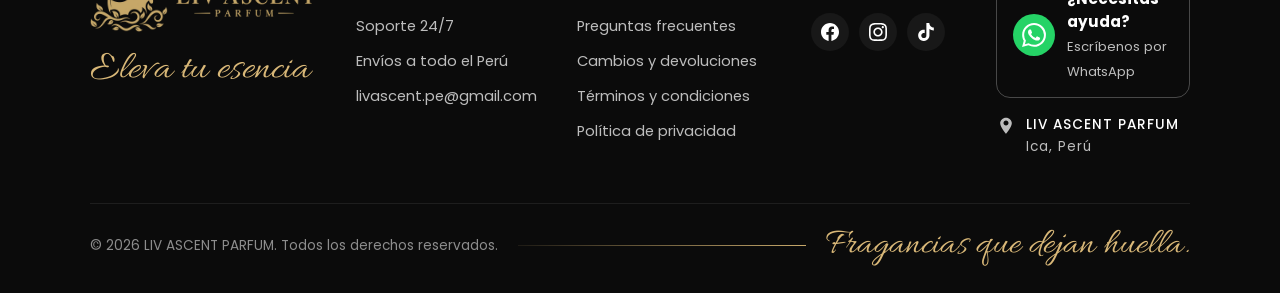
==== commit 0d3bf8c6: "Publish site files from preview-netlify.zip" ====
--- a/catalogo.html
+++ b/catalogo.html
@@ -5,6 +5,7 @@
 
     <meta charset="UTF-8">
     <meta name="viewport" content="width=device-width, initial-scale=1.0">
+    <meta name="robots" content="noindex">
 
     <title>Catálogo — LIV ASCENT PARFUM</title>
     <link rel="icon" type="image/png" href="assets/logo/favicon.png">
